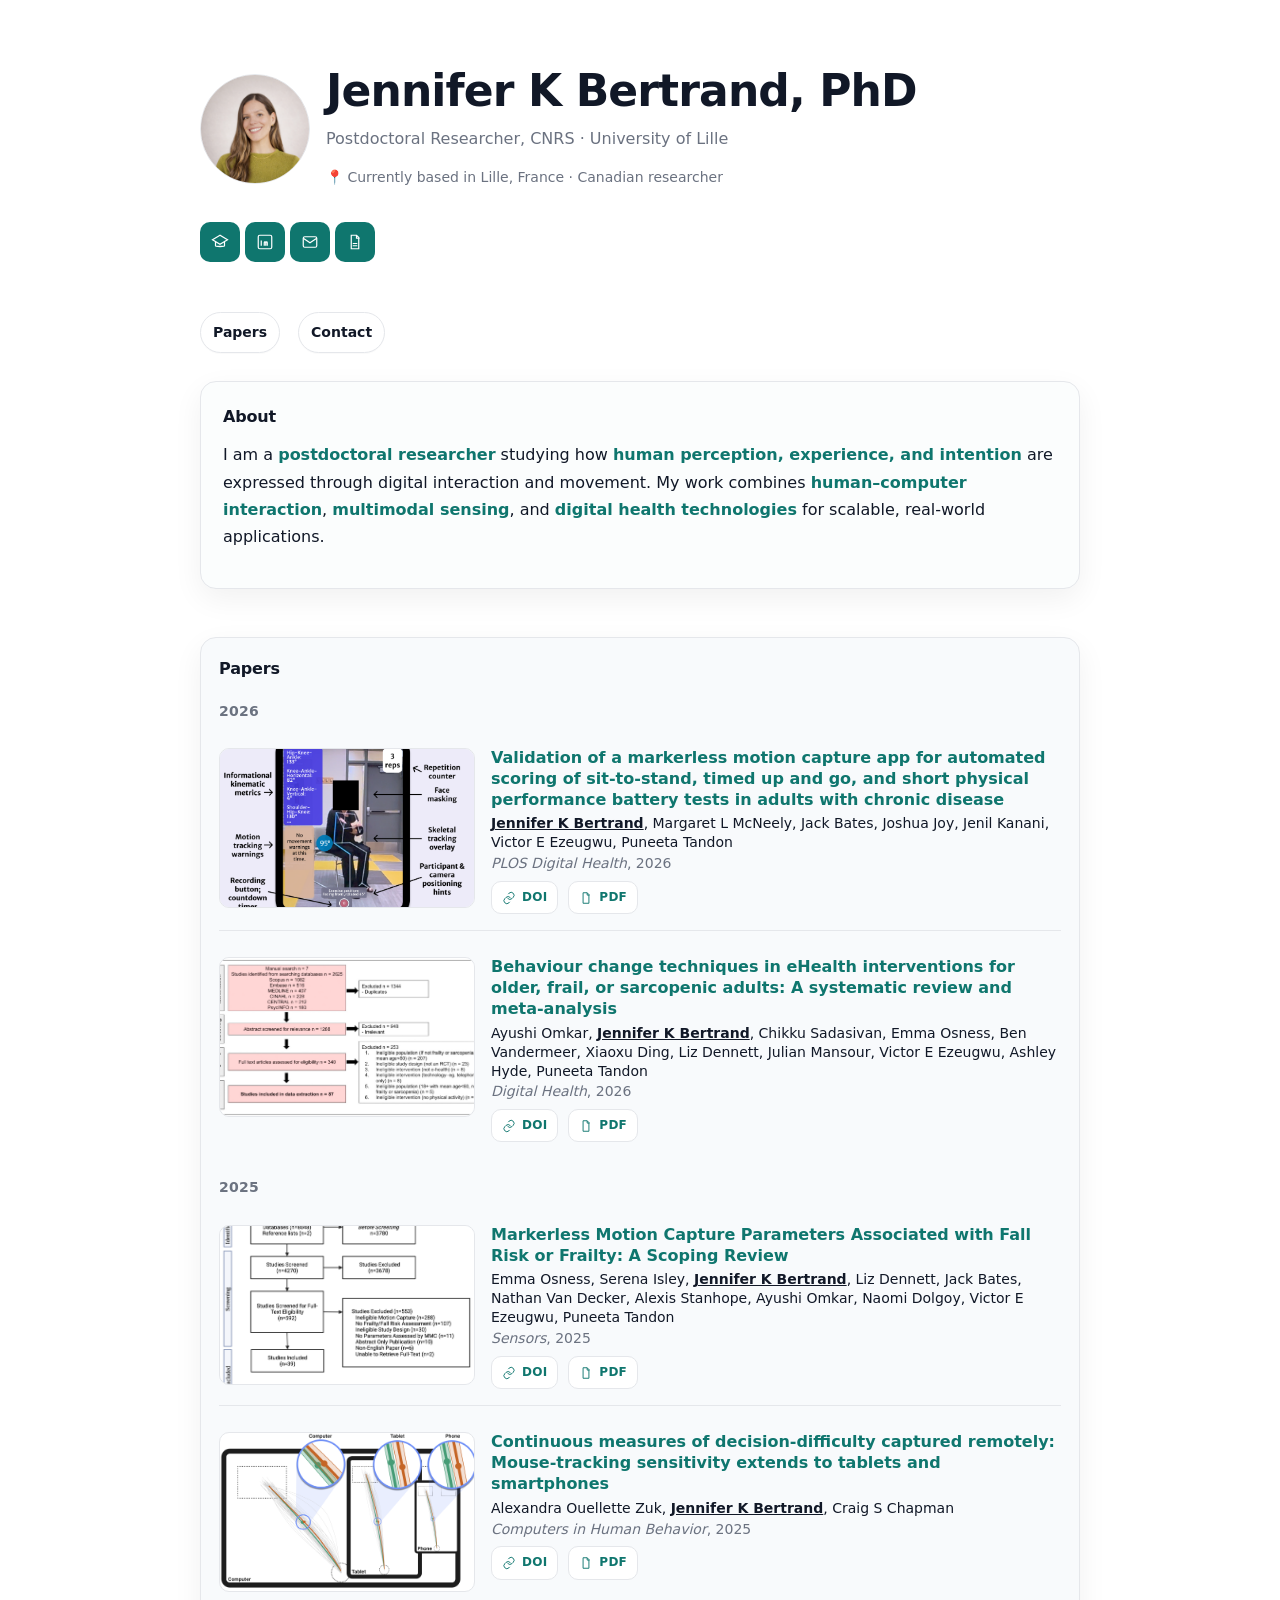
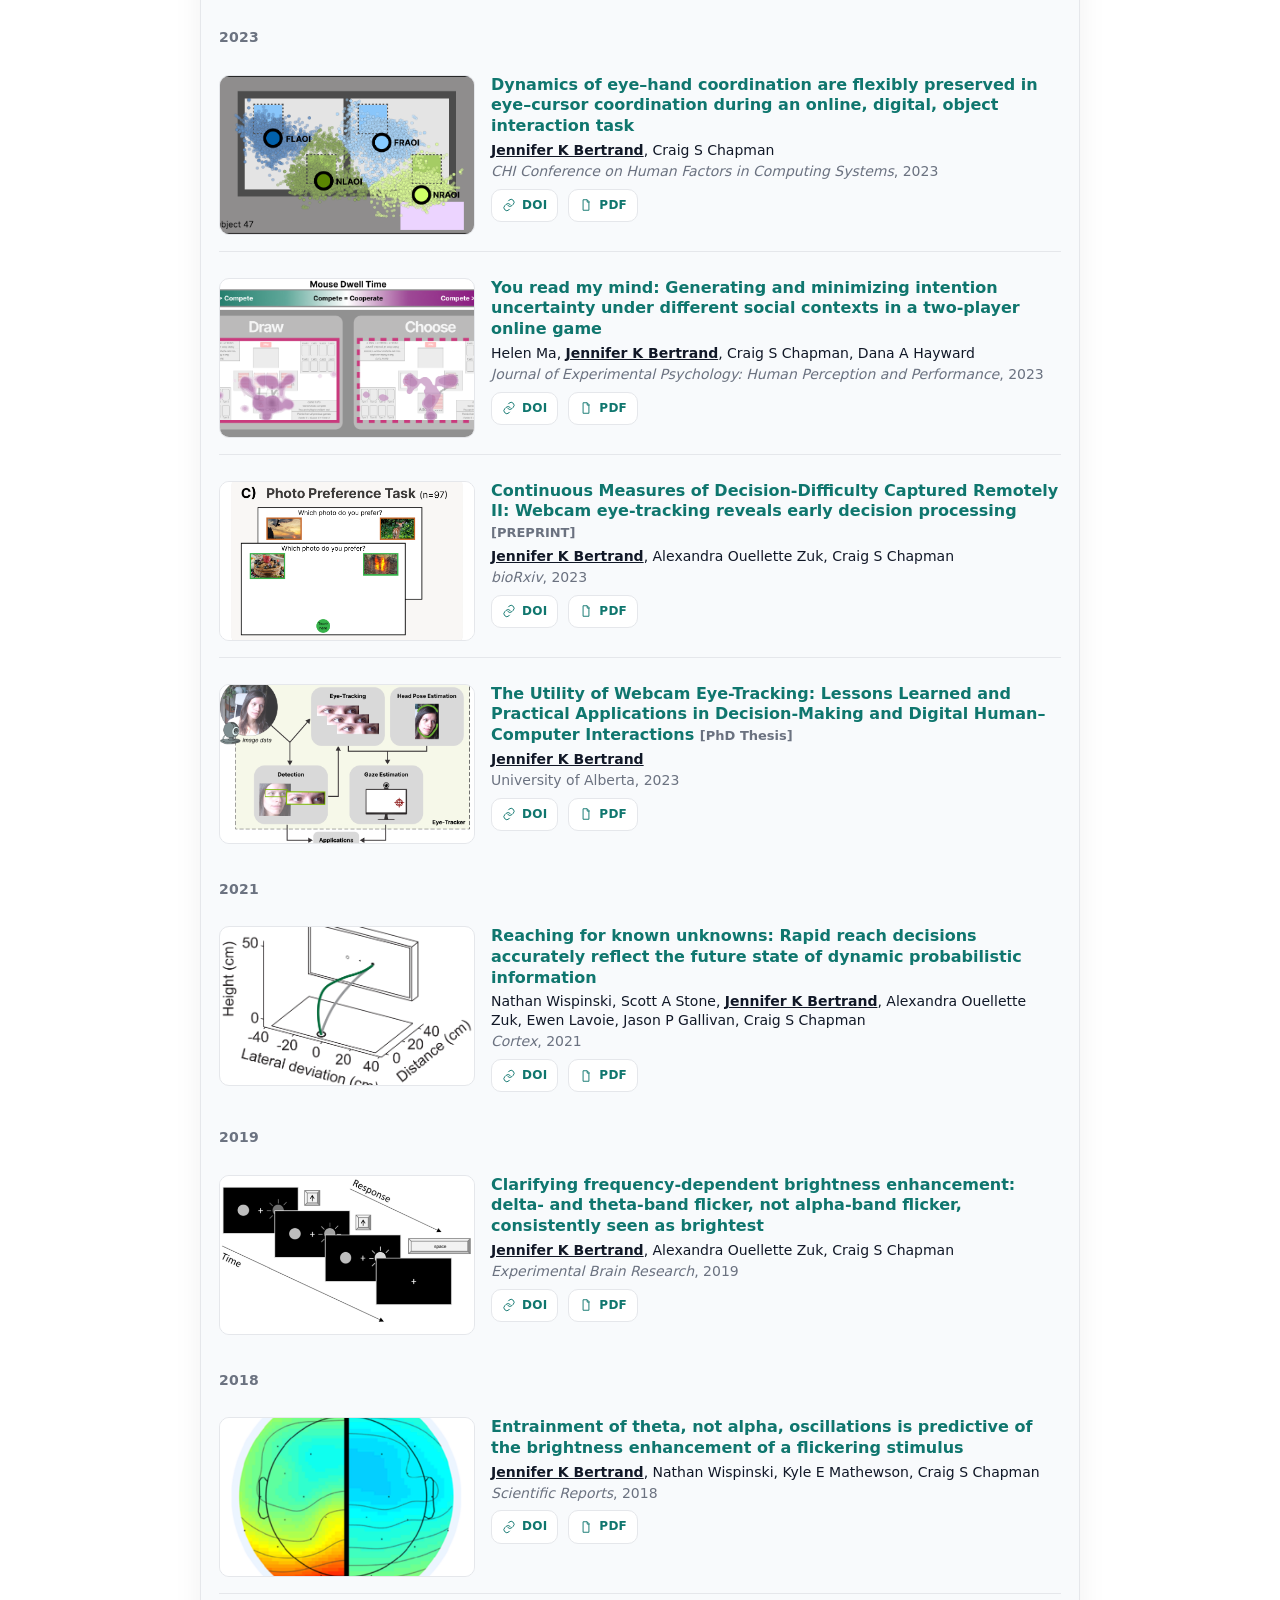
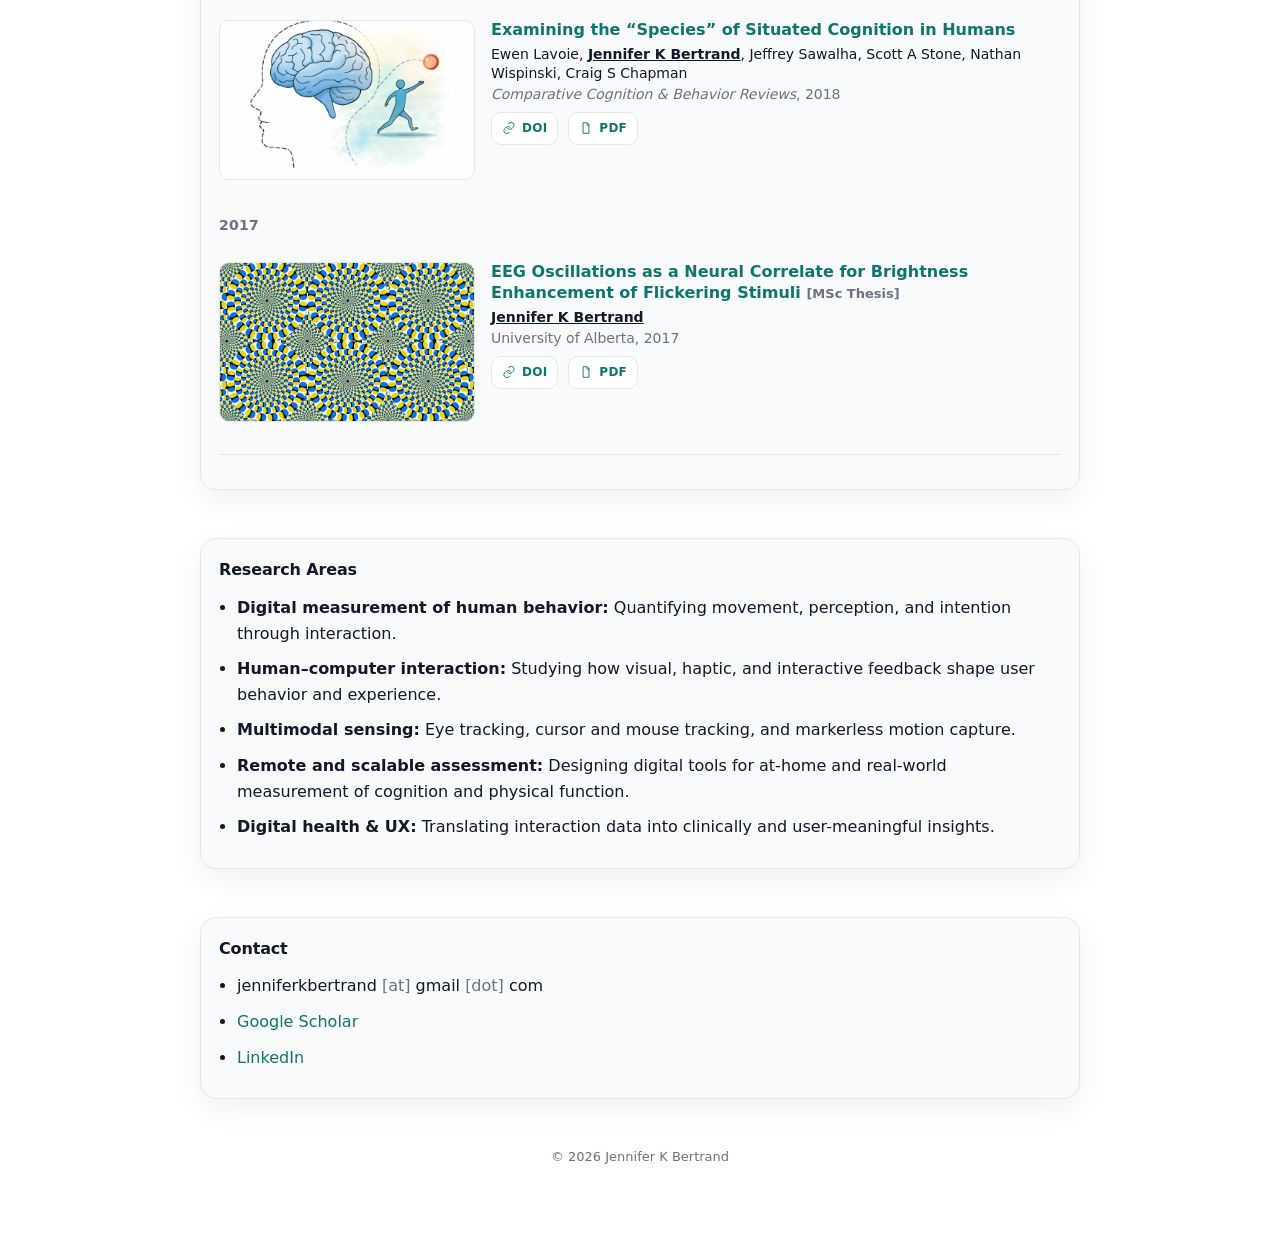
==== index.html @ a7eab5be "new paper addition" ====
<!doctype html>
<html lang="en">
<head>
  <meta charset="utf-8" />
  <meta name="viewport" content="width=device-width,initial-scale=1" />
  <meta name="description" content="Jennifer K Bertrand — research, papers, CV, contact." />
  <title>Jennifer K Bertrand</title>

  <style>
    :root {
      --bg: #ffffff;
      --text: #111827;
      --muted: #6b7280;
      --card: #f8fafc;
      --border: #e5e7eb;
      --link: #0f766e;
      --link-hover: #115e59;
      --shadow: 0 10px 30px rgba(0,0,0,.06);
      --radius: 16px;
      --max: 920px;
    }

    * { box-sizing: border-box; }
    html, body { height: 100%; }
    body {
      margin: 0;
      background: var(--bg);
      color: var(--text);
      font: 16px/1.6 system-ui, -apple-system, Segoe UI, Roboto, Helvetica, Arial, "Apple Color Emoji","Segoe UI Emoji";
    }

    a { color: var(--link); text-decoration: none; }
    a:hover { color: var(--link-hover); text-decoration: underline; }

    .wrap {
      max-width: var(--max);
      margin: 0 auto;
      padding: 56px 20px 72px;
    }

    header {
      display: grid;
      gap: 18px;
      margin-bottom: 28px;
    }

    .header-top {
    display: flex;
    gap: 20px;
    align-items: center;
    justify-content: space-between;
    flex-wrap: wrap;
    }

    .header-left {
    display: flex;
    gap: 16px;
    align-items: center;
    }

    .headshot {
    width: 110px;
    height: 110px;
    border-radius: 50%;
    object-fit: cover;
    border: 1px solid var(--border);
    }

    .header-icons a {
    display: inline-flex;
    align-items: center;
    justify-content: center;
    width: 40px;
    height: 40px;
    border-radius: 10px;
    background: var(--link);     /* blue background */
    color: #ffffff;              /* white icon */
    border: none;
    }

    .header-icons a:hover {
    background: var(--link-hover); /* darker blue on hover */
    text-decoration: none;
    }

    .header-icons svg {
    width: 18px;
    height: 18px;
    stroke: currentColor; /* ensures SVG uses the white color */
    }


    .location {
    font-size: 14px;
    color: var(--muted);
    }

    .name {
      font-size: clamp(30px, 3.6vw, 44px);
      font-weight: 750;
      letter-spacing: -0.02em;
      margin: 0;
    }

    .tagline {
      margin: 0;
      color: var(--muted);
      max-width: 70ch;
    }

    nav {
      display: flex;
      flex-wrap: wrap;
      gap: 18px;
      margin-top: 32px;
    }

    .pill {
      display: inline-flex;
      align-items: center;
      gap: 8px;
      padding: 8px 12px;
      border: 1px solid var(--border);
      border-radius: 999px;
      background: #fff;
      box-shadow: 0 1px 0 rgba(0,0,0,.02);
      color: var(--text);
      font-weight: 600;
      font-size: 14px;
    }



    .about-highlight {
    font-weight: 700;
    color: var(--link); /* same accent as paper titles */
    }

    #about {
    background: #fbfdfd;
    padding: 22px 22px;   /* slightly roomier than other cards */
    }

    #about .about-text {
    margin-top: 6px;      /* creates breathing room under "About" */
    line-height: 1.7;     /* softer paragraph rhythm */
    }



    section {
      background: var(--card);
      border: 1px solid var(--border);
      border-radius: var(--radius);
      padding: 18px 18px;
      box-shadow: var(--shadow);
      margin-bottom: 48px;
    }


    h2 {
      margin: 0 0 12px;
      font-size: 16px;
      letter-spacing: -0.01em;
      text-transform: none;
    }

    .muted { color: var(--muted); }

    ul { margin: 0; padding-left: 18px; }
    li { margin: 10px 0; }

    .paper-title { font-weight: 700; }
    .paper-meta { color: var(--muted); font-size: 14px; margin-top: 3px; }

    /* Publications styling */
    .pub-year {
    margin: 18px 0 10px;
    font-size: 14px;
    font-weight: 800;
    color: var(--muted);
    letter-spacing: 0.02em;
    text-transform: uppercase;
    }

    .pub-list {
    list-style: none;
    padding-left: 0;
    margin: 0;
    }

    .pub-item {
    display: flex;
    gap: 16px;
    padding: 16px 0;
    border-bottom: 1px solid var(--border);
    }


    .pub-thumb {
    flex: 0 0 auto;
    height: 160px;              /* adjust: 120–160px sweet spot */
    aspect-ratio: 16 / 10;      /* landscape bias */
    overflow: hidden;
    border-radius: 10px;
    border: 1px solid var(--border);
    background: #fff;
    display: flex;
    align-items: center;
    justify-content: center;
    }

    .pub-thumb img {
        width: 100%;
        height: 100%;
        object-fit: cover;
    }

    .pub-content {
        flex: 1;
        min-width: 0; /*prevents overflow issues */
    }

    .pub-item:last-child {
    border-bottom: none;
    }

    .pub-title {
    font-weight: 800;
    margin: 0 0 4px;
    color: var(--link);            /* title accent color */
    line-height: 1.3;
    }

    .pub-title a {
    color: inherit;
    }

    .pub-title-row {
    display: flex;
    align-items: baseline;
    gap: 10px;
    }

    .pub-title-link {
    color: var(--link);
    font-weight: 800;
    text-decoration: none;
    line-height: 1.3;
    }

    .pub-title-link:hover {
    text-decoration: underline;
    }

    .pub-title .muted {
    font-weight: 600;
    font-size: 13px;
    }

    .pub-icons {
    display: inline-flex;
    gap: 8px;
    flex: 0 0 auto;
    }

    .pub-icon {
    display: inline-flex;
    align-items: center;
    gap: 4px;
    padding: 4px 8px;
    border: 1px solid var(--border);
    border-radius: 8px;
    background: #fff;
    font-size: 12px;
    font-weight: 700;
    letter-spacing: 0.02em;
    color: var(--link);
    }

    .pub-icon:hover {
    text-decoration: none;
    background: #f0fdfa;
    }

    .pub-icon svg {
    width: 14px;
    height: 14px;
    }

    .pub-authors {
    margin: 0 0 2px;
    font-size: 14px;
    color: var(--text);
    line-height: 1.35;
    }

    .pub-venue {
    margin: 0;
    font-size: 14px;
    color: var(--muted);
    line-height: 1.35;
    }
    
    .pub-me {
    text-decoration: underline;
    font-weight: 600;
    }

    .pub-actions {
    margin-top: 8px;
    display: flex;
    gap: 10px;
    flex-wrap: wrap;
    }

    .pub-btn {
    display: inline-flex;
    align-items: center;
    gap: 6px;
    padding: 6px 10px;
    border: 1px solid var(--border);
    border-radius: 10px;
    background: #fff;
    font-size: 12px;
    font-weight: 800;
    letter-spacing: 0.02em;
    color: var(--link);
    }

    .pub-btn:hover {
    background: #f0fdfa;
    text-decoration: none;
    }

    .pub-btn svg {
    width: 14px;
    height: 14px;
    }


    .hr {
      height: 1px;
      background: var(--border);
      margin: 16px 0;
    }

    footer {
      margin-top: 22px;
      color: var(--muted);
      font-size: 13px;
      text-align: center;
    }

    /* optional: nicer focus outlines */
    a:focus, button:focus {
      outline: 3px solid rgba(15, 118, 110, .25);
      outline-offset: 2px;
      border-radius: 8px;
    }

    /* --- Mobile-friendly publications --- */
    @media (max-width: 700px) {
    .pub-item {
        flex-direction: column;   /* stack thumbnail above content */
        align-items: stretch;
        gap: 12px;
    }

    .pub-thumb {
        width: 100%;
        height: 190px;
        aspect-ratio: auto;
    }

    .pub-thumb img {
        width: 100%;
        height: 100%;            /* adjust if you want taller/shorter */
        object-fit: cover;        /* crops nicely instead of shrinking weirdly */
        display: block;
    }

    .pub-actions {
        justify-content: flex-start;
    }
    }

  </style>
</head>

<body>
  <div class="wrap">


    <header>
    <div class="header-top">
        <div class="header-left">
        <img src="JB_headshot_2026.png" alt="Jennifer K Bertrand" class="headshot" />

        <div>
            <h1 class="name">Jennifer K Bertrand, PhD</h1>
            <p class="tagline">
            Postdoctoral Researcher, CNRS · University of Lille
            </p>
            <p class="location">
            📍 Currently based in Lille, France · Canadian researcher
            </p>
        </div>
        </div>

        <div class="header-icons">
            <!-- Google Scholar -->
            <a href="https://scholar.google.ca/citations?user=ZDtAV8gAAAAJ" target="_blank" title="Google Scholar">
                <svg viewBox="0 0 24 24" fill="none">
                <path d="M12 3L2 9l10 6 10-6-10-6Z" stroke="currentColor" stroke-width="1.6"/>
                <path d="M6 12v5c0 1.5 12 1.5 12 0v-5" stroke="currentColor" stroke-width="1.6"/>
                </svg>
            </a>

            <!-- LinkedIn -->
            <a href="https://www.linkedin.com/in/jenniferkbertrand/" target="_blank" title="LinkedIn">
                <svg viewBox="0 0 24 24" fill="none">
                <rect x="3" y="3" width="18" height="18" rx="2" stroke="currentColor" stroke-width="1.6"/>
                <path d="M7 10v7M7 7h.01M11 17v-4c0-1.5 2-1.5 2 0v4M13 13c0-1.5 2-1.5 2 0v4" stroke="currentColor" stroke-width="1.6"/>
                </svg>
            </a>

            <!-- Email -->
            <a href="mailto:jenniferkbertrand@gmail.com" title="Email">
                <svg viewBox="0 0 24 24" fill="none">
                <rect x="3" y="5" width="18" height="14" rx="2" stroke="currentColor" stroke-width="1.6"/>
                <path d="M3 7l9 6 9-6" stroke="currentColor" stroke-width="1.6"/>
                </svg>
            </a>

            <!-- CV -->
            <a href="cv.pdf" target="_blank" title="CV (PDF)">
                <svg viewBox="0 0 24 24" fill="none">
                <path d="M7 3h7l3 3v15H7V3Z" stroke="currentColor" stroke-width="1.6"/>
                <path d="M14 3v4h4" stroke="currentColor" stroke-width="1.6"/>
                <path d="M9 14h6M9 17h6" stroke="currentColor" stroke-width="1.6"/>
                </svg>
            </a>
        </div>

    </div>

      <nav>
        <a class="pill" href="#papers">Papers</a>
        <!-- <a class="pill" href="#cv">CV</a> -->
        <a class="pill" href="#contact">Contact</a>
        <!-- Add later if you want: <a class="pill" href="#projects">Research areas</a> -->
      </nav>
    </header>

    <section id="about" aria-label="About">
    <h2>About</h2>

    <p class="about-text">
        I am a <span class="about-highlight">postdoctoral researcher</span> studying how
        <span class="about-highlight">human perception, experience, and intention</span>
        are expressed through digital interaction and movement. My work combines
        <span class="about-highlight">human–computer interaction</span>,
        <span class="about-highlight">multimodal sensing</span>, and
        <span class="about-highlight">digital health technologies</span>
        for scalable, real-world applications.
    </p>
    </section>


      <section id="papers" aria-label="Papers">
        
        <h2>Papers</h2>

        <div class="pub-year">2026</div>
        <ul class="pub-list">
        
        
            <li class="pub-item">
                <!-- Thumbnail -->
                <div class="pub-thumb">
                    <img src="img/MMC_websiteImg.png"
                        alt="Markerless motion capture app validation">
                </div>

                <!-- Paper content -->
                <div class="pub-content">

                    <p class="pub-title">
                    Validation of a markerless motion capture app for automated scoring of
                    sit-to-stand, timed up and go, and short physical performance battery tests
                    in adults with chronic disease
                    </p>

                    <p class="pub-authors">
                    <span class="pub-me">Jennifer K Bertrand</span>,
                    Margaret L McNeely,
                    Jack Bates,
                    Joshua Joy,
                    Jenil Kanani,
                    Victor E Ezeugwu,
                    Puneeta Tandon
                    </p>

                    <p class="pub-venue">
                    <em>PLOS Digital Health</em>, 2026
                    </p>

                <div class="pub-actions">
                
                <a class="pub-btn"
                    href="https://doi.org/10.1371/journal.pdig.0001172"
                    target="_blank" rel="noopener">
                    <!-- DOI icon -->
                    <svg viewBox="0 0 24 24" fill="none" aria-hidden="true">
                    <path d="M10 13a5 5 0 0 0 7.1 0l2.1-2.1a5 5 0 0 0-7.1-7.1L11 4.9"
                            stroke="currentColor" stroke-width="1.6" stroke-linecap="round"/>
                    <path d="M14 11a5 5 0 0 0-7.1 0L4.8 13.1a5 5 0 1 0 7.1 7.1L13 19.1"
                            stroke="currentColor" stroke-width="1.6" stroke-linecap="round"/>
                    </svg>
                    DOI
                </a>

                <a class="pub-btn"
                    href="pdfs/Bertrand et al. - 2026 - Validation of a markerless motion capture app for automated scoring of sit-to-stand, timed up and go.pdf"
                    target="_blank" rel="noopener">
                    <!-- PDF icon -->
                    <svg viewBox="0 0 24 24" fill="none" aria-hidden="true">
                    <path d="M7 3h7l3 3v15H7V3Z"
                            stroke="currentColor" stroke-width="1.6"/>
                    <path d="M14 3v4h4"
                            stroke="currentColor" stroke-width="1.6"/>
                    </svg>
                    PDF
                </a>
                </div>

                </div>
            </li>

            <li class="pub-item">
                <!-- Thumbnail -->
                <div class="pub-thumb">
                    <img src="img/BCTs_systematicReview.jpg"
                        alt="Behaviour change techniques in eHealth interventions for older, frail, or sarcopenic adults">
                </div>

                <!-- Paper content -->
                <div class="pub-content">

                    <p class="pub-title">
                    Behaviour change techniques in eHealth interventions for older, frail, or
                    sarcopenic adults: A systematic review and meta-analysis
                    </p>

                    <p class="pub-authors">
                    Ayushi Omkar,
                    <span class="pub-me">Jennifer K Bertrand</span>,
                    Chikku Sadasivan,
                    Emma Osness,
                    Ben Vandermeer,
                    Xiaoxu Ding,
                    Liz Dennett,
                    Julian Mansour,
                    Victor E Ezeugwu,
                    Ashley Hyde,
                    Puneeta Tandon
                    </p>

                    <p class="pub-venue">
                    <em>Digital Health</em>, 2026
                    </p>

                <div class="pub-actions">

                <a class="pub-btn"
                    href="https://doi.org/10.1177/20552076261473804"
                    target="_blank" rel="noopener">
                    <!-- DOI icon -->
                    <svg viewBox="0 0 24 24" fill="none" aria-hidden="true">
                    <path d="M10 13a5 5 0 0 0 7.1 0l2.1-2.1a5 5 0 0 0-7.1-7.1L11 4.9"
                            stroke="currentColor" stroke-width="1.6" stroke-linecap="round"/>
                    <path d="M14 11a5 5 0 0 0-7.1 0L4.8 13.1a5 5 0 1 0 7.1 7.1L13 19.1"
                            stroke="currentColor" stroke-width="1.6" stroke-linecap="round"/>
                    </svg>
                    DOI
                </a>

                <a class="pub-btn"
                    href="pdfs/omkar-et-al-2026-behaviour-change-techniques-in-ehealth-interventions-for-older-frail-or-sarcopenic-adults-a-systematic.pdf"
                    target="_blank" rel="noopener">
                    <!-- PDF icon -->
                    <svg viewBox="0 0 24 24" fill="none" aria-hidden="true">
                    <path d="M7 3h7l3 3v15H7V3Z"
                            stroke="currentColor" stroke-width="1.6"/>
                    <path d="M14 3v4h4"
                            stroke="currentColor" stroke-width="1.6"/>
                    </svg>
                    PDF
                </a>
                </div>

                </div>
            </li>
        </ul>

        <div class="pub-year">2025</div>
        <ul class="pub-list">
        <li class="pub-item">
            <!-- Thumbnail -->
            <div class="pub-thumb">
                <img src="img/MMC_scoping_img.png"
                    alt="Thumbnail for scoping review: Markerless Motion Capture and Frailty">
            </div>

            <!-- Paper content -->
            <div class="pub-content">

                <p class="pub-title">
                Markerless Motion Capture Parameters Associated with Fall Risk or Frailty:
                A Scoping Review
                </p>

                <p class="pub-authors">
                Emma Osness,
                Serena Isley,
                <span class="pub-me">Jennifer K Bertrand</span>,
                Liz Dennett,
                Jack Bates,
                Nathan Van Decker,
                Alexis Stanhope,
                Ayushi Omkar,
                Naomi Dolgoy,
                Victor E Ezeugwu,
                Puneeta Tandon
                </p>

                <p class="pub-venue">
                <em>Sensors</em>, 2025
                </p>

                <div class="pub-actions">
                <a class="pub-btn"
                    href="https://doi.org/10.3390/s25185741"
                    target="_blank" rel="noopener">
                    <!-- DOI icon -->
                    <svg viewBox="0 0 24 24" fill="none" aria-hidden="true">
                    <path d="M10 13a5 5 0 0 0 7.1 0l2.1-2.1a5 5 0 0 0-7.1-7.1L11 4.9"
                            stroke="currentColor" stroke-width="1.6" stroke-linecap="round"/>
                    <path d="M14 11a5 5 0 0 0-7.1 0L4.8 13.1a5 5 0 1 0 7.1 7.1L13 19.1"
                            stroke="currentColor" stroke-width="1.6" stroke-linecap="round"/>
                    </svg>
                    DOI
                </a>

                <a class="pub-btn"
                    href="pdfs/Osness et al. - 2025 - Markerless Motion Capture Parameters Associated with Fall Risk or Frailty A Scoping Review.pdf"
                    target="_blank" rel="noopener">
                    <!-- PDF icon -->
                    <svg viewBox="0 0 24 24" fill="none" aria-hidden="true">
                    <path d="M7 3h7l3 3v15H7V3Z"
                            stroke="currentColor" stroke-width="1.6"/>
                    <path d="M14 3v4h4"
                            stroke="currentColor" stroke-width="1.6"/>
                    </svg>
                    PDF
                </a>
                </div>

            </div>
        </li>

        <li class="pub-item">
            <!-- Thumbnail -->
            <div class="pub-thumb">
                <img
                src="img/Fig_SCResults_CurrentFinalJB_Inset.png"
                alt="Thumbnail for: Continuous measures of decision-difficulty captured remotely"
                >
            </div>

            <!-- Paper content -->
            <div class="pub-content">
                <p class="pub-title">
                Continuous measures of decision-difficulty captured remotely:
                Mouse-tracking sensitivity extends to tablets and smartphones
                </p>

                <p class="pub-authors">
                Alexandra Ouellette Zuk, <span class="pub-me">Jennifer K Bertrand</span>, Craig S Chapman
                </p>

                <p class="pub-venue">
                <em>Computers in Human Behavior</em>, 2025
                </p>

                <div class="pub-actions">
                <a class="pub-btn"
                    href="https://doi.org/10.1016/j.chb.2024.108450"
                    target="_blank" rel="noopener">
                    <!-- link icon -->
                    <svg viewBox="0 0 24 24" fill="none" aria-hidden="true">
                    <path d="M10 13a5 5 0 0 0 7.1 0l2.1-2.1a5 5 0 0 0-7.1-7.1L11 4.9"
                            stroke="currentColor" stroke-width="1.6" stroke-linecap="round"/>
                    <path d="M14 11a5 5 0 0 0-7.1 0L4.8 13.1a5 5 0 1 0 7.1 7.1L13 19.1"
                            stroke="currentColor" stroke-width="1.6" stroke-linecap="round"/>
                    </svg>
                    DOI
                </a>

                <a class="pub-btn"
                    href="pdfs/Ouellette Zuk et al. - 2025 - Continuous measures of decision-difficulty captured remotely Mouse-tracking sensitivity extends to.pdf"
                    target="_blank" rel="noopener">
                    <!-- pdf icon -->
                    <svg viewBox="0 0 24 24" fill="none" aria-hidden="true">
                    <path d="M7 3h7l3 3v15H7V3Z"
                            stroke="currentColor" stroke-width="1.6"/>
                    <path d="M14 3v4h4"
                            stroke="currentColor" stroke-width="1.6"/>
                    </svg>
                    PDF
                </a>
                </div>
            </div>
        </li>

        </ul>

        <div class="pub-year">2023</div>
        <ul class="pub-list">

        <li class="pub-item">
            <div class="pub-thumb">
                <img src="img/singleSub_eyetracking.png" alt="Figure from CHI 2023 eye–hand coordination paper">
            </div>

            <div class="pub-content">
                <p class="pub-title">
                Dynamics of eye–hand coordination are flexibly preserved in eye–cursor coordination during an online, digital, object interaction task
                </p>

                <p class="pub-authors">
                <span class="pub-me">Jennifer K Bertrand</span>, Craig S Chapman
                </p>

                <p class="pub-venue">
                <em>CHI Conference on Human Factors in Computing Systems</em>, 2023
                </p>

                <div class="pub-actions">
                <a class="pub-btn"
                    href="https://dl.acm.org/doi/full/10.1145/3544548.3580866"
                    target="_blank" rel="noopener">
                    <!-- link icon -->
                    <svg viewBox="0 0 24 24" fill="none" aria-hidden="true">
                    <path d="M10 13a5 5 0 0 0 7.1 0l2.1-2.1a5 5 0 0 0-7.1-7.1L11 4.9"
                            stroke="currentColor" stroke-width="1.6" stroke-linecap="round"/>
                    <path d="M14 11a5 5 0 0 0-7.1 0L4.8 13.1a5 5 0 1 0 7.1 7.1L13 19.1"
                            stroke="currentColor" stroke-width="1.6" stroke-linecap="round"/>
                    </svg>
                    DOI
                </a>

                <a class="pub-btn"
                    href="pdfs/Bertrand and Chapman - 2023 - Dynamics of eye-hand coordination are flexibly pre.pdf"
                    target="_blank" rel="noopener">
                    <!-- pdf icon -->
                    <svg viewBox="0 0 24 24" fill="none" aria-hidden="true">
                    <path d="M7 3h7l3 3v15H7V3Z"
                            stroke="currentColor" stroke-width="1.6"/>
                    <path d="M14 3v4h4"
                            stroke="currentColor" stroke-width="1.6"/>
                    </svg>
                    PDF
                </a>
                </div>

            </div>
        </li>

        <li class="pub-item">
            <!-- Thumbnail -->
            <div class="pub-thumb">
                <img src="img/SampleMouseTraj_DyadNoBG.png" alt="Thumbnail for: You read my mind (2023)">
            </div>

            <!-- Paper content -->
            <div class="pub-content">

                <p class="pub-title">
                You read my mind: Generating and minimizing intention uncertainty under different social contexts in a two-player online game
                </p>

                <p class="pub-authors">
                Helen Ma, <span class="pub-me">Jennifer K Bertrand</span>, Craig S Chapman, Dana A Hayward
                </p>

                <p class="pub-venue">
                <em>Journal of Experimental Psychology: Human Perception and Performance</em>, 2023
                </p>

                <div class="pub-actions">
                <a class="pub-btn" href="https://doi.org/10.1037/xhp0001150" target="_blank" rel="noopener">
                    <!-- link icon -->
                    <svg viewBox="0 0 24 24" fill="none" aria-hidden="true">
                    <path d="M10 13a5 5 0 0 0 7.1 0l2.1-2.1a5 5 0 0 0-7.1-7.1L11 4.9"
                            stroke="currentColor" stroke-width="1.6" stroke-linecap="round"/>
                    <path d="M14 11a5 5 0 0 0-7.1 0L4.8 13.1a5 5 0 1 0 7.1 7.1L13 19.1"
                            stroke="currentColor" stroke-width="1.6" stroke-linecap="round"/>
                    </svg>
                    DOI
                </a>

                <a class="pub-btn" href="pdfs/Ma et al. - 2023 - You read my mind Generating and minimizing intention uncertainty under different social contexts in.pdf" target="_blank" rel="noopener">
                    <!-- pdf icon -->
                    <svg viewBox="0 0 24 24" fill="none" aria-hidden="true">
                    <path d="M7 3h7l3 3v15H7V3Z" stroke="currentColor" stroke-width="1.6"/>
                    <path d="M14 3v4h4" stroke="currentColor" stroke-width="1.6"/>
                    </svg>
                    PDF
                </a>
                </div>

            </div>
        </li>

        <li class="pub-item">

            <!-- Thumbnail -->
            <div class="pub-thumb">
                <img src="img/bioRxiv_fig.png" alt="Thumbnail for preprint: Continuous Measures of Decision-Difficulty Captured Remotely II">
            </div>

            <!-- Paper content -->
            <div class="pub-content">

                <p class="pub-title">
                Continuous Measures of Decision-Difficulty Captured Remotely II:
                Webcam eye-tracking reveals early decision processing
                <span class="muted">[PREPRINT]</span>
                </p>

                <p class="pub-authors">
                <span class="pub-me">Jennifer K Bertrand</span>,
                Alexandra Ouellette Zuk,
                Craig S Chapman
                </p>

                <p class="pub-venue">
                <em>bioRxiv</em>, 2023
                </p>

                <div class="pub-actions">
                <a class="pub-btn"
                    href="https://doi.org/10.1101/2023.06.06.543799"
                    target="_blank" rel="noopener">
                    <!-- DOI icon -->
                    <svg viewBox="0 0 24 24" fill="none" aria-hidden="true">
                    <path d="M10 13a5 5 0 0 0 7.1 0l2.1-2.1a5 5 0 0 0-7.1-7.1L11 4.9"
                            stroke="currentColor" stroke-width="1.6" stroke-linecap="round"/>
                    <path d="M14 11a5 5 0 0 0-7.1 0L4.8 13.1a5 5 0 1 0 7.1 7.1L13 19.1"
                            stroke="currentColor" stroke-width="1.6" stroke-linecap="round"/>
                    </svg>
                    DOI
                </a>

                <a class="pub-btn"
                    href="pdfs/2023.06.06.543799v1.full.pdf"
                    target="_blank" rel="noopener">
                    <!-- PDF icon -->
                    <svg viewBox="0 0 24 24" fill="none" aria-hidden="true">
                    <path d="M7 3h7l3 3v15H7V3Z"
                            stroke="currentColor" stroke-width="1.6"/>
                    <path d="M14 3v4h4"
                            stroke="currentColor" stroke-width="1.6"/>
                    </svg>
                    PDF
                </a>
                </div>

            </div>
        </li>


        <li class="pub-item">
            <!-- Thumbnail -->
            <div class="pub-thumb">
                <img src="img/ET_ThesisPhDFig.png"
                    alt="PhD thesis: Utility of Webcam Eye-Tracking">
            </div>

            <!-- Paper content -->
            <div class="pub-content">

                <p class="pub-title">
                The Utility of Webcam Eye-Tracking: Lessons Learned and Practical Applications
                in Decision-Making and Digital Human–Computer Interactions
                <span class="muted">[PhD Thesis]</span>
                </p>

                <p class="pub-authors">
                <span class="pub-me">Jennifer K Bertrand</span>
                </p>

                <p class="pub-venue">
                University of Alberta, 2023
                </p>

                <div class="pub-actions">
                <a class="pub-btn"
                    href="https://doi.org/10.7939/r3-83ge-t169"
                    target="_blank" rel="noopener">
                    <!-- DOI icon -->
                    <svg viewBox="0 0 24 24" fill="none" aria-hidden="true">
                    <path d="M10 13a5 5 0 0 0 7.1 0l2.1-2.1a5 5 0 0 0-7.1-7.1L11 4.9"
                            stroke="currentColor" stroke-width="1.6" stroke-linecap="round"/>
                    <path d="M14 11a5 5 0 0 0-7.1 0L4.8 13.1a5 5 0 1 0 7.1 7.1L13 19.1"
                            stroke="currentColor" stroke-width="1.6" stroke-linecap="round"/>
                    </svg>
                    DOI
                </a>

                <a class="pub-btn"
                    href="pdfs/Bertrand_Jennifer_K_202309_PhD.pdf"
                    target="_blank" rel="noopener">
                    <!-- PDF icon -->
                    <svg viewBox="0 0 24 24" fill="none" aria-hidden="true">
                    <path d="M7 3h7l3 3v15H7V3Z"
                            stroke="currentColor" stroke-width="1.6"/>
                    <path d="M14 3v4h4"
                            stroke="currentColor" stroke-width="1.6"/>
                    </svg>
                    PDF
                </a>
                </div>

            </div>
        </li>

        </ul>

        <div class="pub-year">2021</div>
        <ul class="pub-list">
        
        <li class="pub-item">
            <!-- Thumbnail -->
            <div class="pub-thumb">
                <img
                src="img/CortexFigures_Fig2_JBModBig.png"
                alt="Thumbnail for: Reaching for known unknowns (Cortex, 2021)"
                >
            </div>

            <!-- Paper content -->
            <div class="pub-content">

                <p class="pub-title">
                Reaching for known unknowns: Rapid reach decisions accurately reflect
                the future state of dynamic probabilistic information
                </p>

                <p class="pub-authors">
                Nathan Wispinski, Scott A Stone,
                <span class="pub-me">Jennifer K Bertrand</span>,
                Alexandra Ouellette Zuk, Ewen Lavoie,
                Jason P Gallivan, Craig S Chapman
                </p>

                <p class="pub-venue">
                <em>Cortex</em>, 2021
                </p>

                <!-- Actions -->
                <div class="pub-actions">
                <a
                    class="pub-btn"
                    href="https://doi.org/10.1016/j.cortex.2021.02.010"
                    target="_blank"
                    rel="noopener"
                >
                    <!-- DOI icon -->
                    <svg viewBox="0 0 24 24" fill="none" aria-hidden="true">
                    <path
                        d="M10 13a5 5 0 0 0 7.1 0l2.1-2.1a5 5 0 0 0-7.1-7.1L11 4.9"
                        stroke="currentColor"
                        stroke-width="1.6"
                        stroke-linecap="round"
                    />
                    <path
                        d="M14 11a5 5 0 0 0-7.1 0L4.8 13.1a5 5 0 1 0 7.1 7.1L13 19.1"
                        stroke="currentColor"
                        stroke-width="1.6"
                        stroke-linecap="round"
                    />
                    </svg>
                    DOI
                </a>

                <a
                    class="pub-btn"
                    href="pdfs/Wispinski et al. - 2021 - Reaching for known unknowns Rapid reach decisions.pdf"
                    target="_blank"
                    rel="noopener"
                >
                    <!-- PDF icon -->
                    <svg viewBox="0 0 24 24" fill="none" aria-hidden="true">
                    <path
                        d="M7 3h7l3 3v15H7V3Z"
                        stroke="currentColor"
                        stroke-width="1.6"
                    />
                    <path
                        d="M14 3v4h4"
                        stroke="currentColor"
                        stroke-width="1.6"
                    />
                    </svg>
                    PDF
                </a>
                </div>

            </div>
            </li>
        </ul>

        <div class="pub-year">2019</div>
        <ul class="pub-list">
        
        <li class="pub-item">

            <!-- Thumbnail -->
            <div class="pub-thumb">
                <img src="img/EBR_Paradigm.png"
                    alt="Thumbnail for: Clarifying frequency-dependent brightness enhancement">
            </div>

            <!-- Paper content -->
            <div class="pub-content">

                <p class="pub-title">
                Clarifying frequency-dependent brightness enhancement: delta- and theta-band flicker,
                not alpha-band flicker, consistently seen as brightest
                </p>

                <p class="pub-authors">
                <span class="pub-me">Jennifer K Bertrand</span>, Alexandra Ouellette Zuk, Craig S Chapman
                </p>

                <p class="pub-venue">
                <em>Experimental Brain Research</em>, 2019
                </p>

                <div class="pub-actions">
                <a class="pub-btn"
                    href="https://doi.org/10.1007/s00221-019-05568-1"
                    target="_blank" rel="noopener">
                    <!-- DOI icon -->
                    <svg viewBox="0 0 24 24" fill="none" aria-hidden="true">
                    <path d="M10 13a5 5 0 0 0 7.1 0l2.1-2.1a5 5 0 0 0-7.1-7.1L11 4.9"
                            stroke="currentColor" stroke-width="1.6" stroke-linecap="round"/>
                    <path d="M14 11a5 5 0 0 0-7.1 0L4.8 13.1a5 5 0 1 0 7.1 7.1L13 19.1"
                            stroke="currentColor" stroke-width="1.6" stroke-linecap="round"/>
                    </svg>
                    DOI
                </a>

                <a class="pub-btn"
                    href="pdfs/Bertrand et al. - 2019 - Clarifying frequency-dependent brightness enhancem.pdf"
                    target="_blank" rel="noopener">
                    <!-- PDF icon -->
                    <svg viewBox="0 0 24 24" fill="none" aria-hidden="true">
                    <path d="M7 3h7l3 3v15H7V3Z"
                            stroke="currentColor" stroke-width="1.6"/>
                    <path d="M14 3v4h4"
                            stroke="currentColor" stroke-width="1.6"/>
                    </svg>
                    PDF
                </a>
                </div>

            </div>
        </li>
        </ul>

        <div class="pub-year">2018</div>
        <ul class="pub-list">
        
            <li class="pub-item">
                <!-- Thumbnail -->
                <div class="pub-thumb">
                    <img src="img/SciRepsITC.png" alt="Thumbnail for: Entrainment of theta, not alpha, oscillations">
                </div>

                <!-- Paper content -->
                <div class="pub-content">

                    <p class="pub-title">
                    Entrainment of theta, not alpha, oscillations is predictive of the brightness enhancement of a flickering stimulus
                    </p>

                    <p class="pub-authors">
                    <span class="pub-me">Jennifer K Bertrand</span>, Nathan Wispinski, Kyle E Mathewson, Craig S Chapman
                    </p>

                    <p class="pub-venue">
                    <em>Scientific Reports</em>, 2018
                    </p>

                    <div class="pub-actions">
                    <a class="pub-btn"
                        href="https://doi.org/10.1038/s41598-018-24215-3"
                        target="_blank" rel="noopener">
                        <!-- DOI icon -->
                        <svg viewBox="0 0 24 24" fill="none" aria-hidden="true">
                        <path d="M10 13a5 5 0 0 0 7.1 0l2.1-2.1a5 5 0 0 0-7.1-7.1L11 4.9"
                                stroke="currentColor" stroke-width="1.6" stroke-linecap="round"/>
                        <path d="M14 11a5 5 0 0 0-7.1 0L4.8 13.1a5 5 0 1 0 7.1 7.1L13 19.1"
                                stroke="currentColor" stroke-width="1.6" stroke-linecap="round"/>
                        </svg>
                        DOI
                    </a>

                    <a class="pub-btn"
                        href="pdfs/Bertrand et al. - 2018 - Entrainment of theta, not alpha, oscillations is p.pdf"
                        target="_blank" rel="noopener">
                        <!-- PDF icon -->
                        <svg viewBox="0 0 24 24" fill="none" aria-hidden="true">
                        <path d="M7 3h7l3 3v15H7V3Z"
                                stroke="currentColor" stroke-width="1.6"/>
                        <path d="M14 3v4h4"
                                stroke="currentColor" stroke-width="1.6"/>
                        </svg>
                        PDF
                    </a>
                    </div>

                </div>
            </li>


        <li class="pub-item">
            <!-- Thumbnail -->
            <div class="pub-thumb">
                <img
                    src="img/CCBR_img.png"
                    alt="Thumbnail for: Examining the Species of Situated Cognition in Humans"
                >
            </div>

            <!-- Paper content -->
            <div class="pub-content">

                <p class="pub-title">
                    Examining the “Species” of Situated Cognition in Humans
                </p>

                <p class="pub-authors">
                    Ewen Lavoie,
                    <span class="pub-me">Jennifer K Bertrand</span>,
                    Jeffrey Sawalha,
                    Scott A Stone,
                    Nathan Wispinski,
                    Craig S Chapman
                </p>

                <p class="pub-venue">
                    <em>Comparative Cognition &amp; Behavior Reviews</em>, 2018
                </p>

                <div class="pub-actions">
                    <a
                        class="pub-btn"
                        href="https://doi.org/10.3819/CCBR.2018.130004"
                        target="_blank"
                        rel="noopener"
                    >
                        <!-- link icon -->
                        <svg viewBox="0 0 24 24" fill="none" aria-hidden="true">
                            <path d="M10 13a5 5 0 0 0 7.1 0l2.1-2.1a5 5 0 0 0-7.1-7.1L11 4.9"
                                stroke="currentColor" stroke-width="1.6" stroke-linecap="round"/>
                            <path d="M14 11a5 5 0 0 0-7.1 0L4.8 13.1a5 5 0 1 0 7.1 7.1L13 19.1"
                                stroke="currentColor" stroke-width="1.6" stroke-linecap="round"/>
                        </svg>
                        DOI
                    </a>

                    <a
                        class="pub-btn"
                        href="pdfs/CCBR-vol13-2018-pp031-034-Lavoie-Betrand-et-al.pdf"
                        target="_blank"
                        rel="noopener"
                    >
                        <!-- pdf icon -->
                        <svg viewBox="0 0 24 24" fill="none" aria-hidden="true">
                            <path d="M7 3h7l3 3v15H7V3Z"
                                stroke="currentColor" stroke-width="1.6"/>
                            <path d="M14 3v4h4"
                                stroke="currentColor" stroke-width="1.6"/>
                        </svg>
                        PDF
                    </a>
                </div>

            </div>
        </li>

        </ul>

        <div class="pub-year">2017</div>
        <ul class="pub-list">
        
        <li class="pub-item">

            <!-- Thumbnail -->
            <div class="pub-thumb">
                <img src="img/MScThesisImg.png"
                    alt="MSc thesis: EEG oscillations and brightness enhancement">
            </div>

            <!-- Paper content -->
            <div class="pub-content">

                <p class="pub-title">
                EEG Oscillations as a Neural Correlate for Brightness Enhancement
                of Flickering Stimuli
                <span class="muted">[MSc Thesis]</span>
                </p>

                <p class="pub-authors">
                <span class="pub-me">Jennifer K Bertrand</span>
                </p>

                <p class="pub-venue">
                University of Alberta, 2017
                </p>

                <div class="pub-actions">
                <a class="pub-btn"
                    href="https://doi.org/10.7939/R3WS8J11F"
                    target="_blank" rel="noopener">
                    <!-- DOI icon -->
                    <svg viewBox="0 0 24 24" fill="none" aria-hidden="true">
                    <path d="M10 13a5 5 0 0 0 7.1 0l2.1-2.1a5 5 0 0 0-7.1-7.1L11 4.9"
                            stroke="currentColor" stroke-width="1.6" stroke-linecap="round"/>
                    <path d="M14 11a5 5 0 0 0-7.1 0L4.8 13.1a5 5 0 1 0 7.1 7.1L13 19.1"
                            stroke="currentColor" stroke-width="1.6" stroke-linecap="round"/>
                    </svg>
                    DOI
                </a>

                <a class="pub-btn"
                    href="pdfs/Bertrand_Jennifer_K_201708_MSc.pdf"
                    target="_blank" rel="noopener">
                    <!-- PDF icon -->
                    <svg viewBox="0 0 24 24" fill="none" aria-hidden="true">
                    <path d="M7 3h7l3 3v15H7V3Z"
                            stroke="currentColor" stroke-width="1.6"/>
                    <path d="M14 3v4h4"
                            stroke="currentColor" stroke-width="1.6"/>
                    </svg>
                    PDF
                </a>
                </div>

            </div>
            </li>
        
    </ul>

        <div class="hr"></div>

      </section>

    

    <!-- Right column -->

    <section id="research" aria-label="Research Areas">
        <h2>Research Areas</h2>
        <ul>
        <!-- <li>Digital measurement of human movement, perception, and experience</li>
        <li>Human–computer interaction and multimodal interaction techniques</li>
        <li>Eye tracking, cursor/mouse tracking, and markerless motion capture</li>
        <li>Remote and scalable assessment of cognition and physical function</li>
        <li>User experience and interaction design for health and digital systems</li> -->
        <li><strong>Digital measurement of human behavior:</strong> Quantifying movement, perception, and intention through interaction.</li> 
        <li><strong>Human–computer interaction:</strong> Studying how visual, haptic, and interactive feedback shape user behavior and experience.</li>
        <li><strong>Multimodal sensing:</strong> Eye tracking, cursor and mouse tracking, and markerless motion capture.</li>
        <li><strong>Remote and scalable assessment:</strong> Designing digital tools for at-home and real-world measurement of cognition and physical function.</li>
        <li><strong>Digital health & UX:</strong> Translating interaction data into clinically and user-meaningful insights.</li>
        </ul>
    </section>

    <!--
    <section id="cv" aria-label="CV">
        <h2>CV</h2>
        <p style="margin: 0 0 10px;">
        <a href="cv.pdf" target="_blank" rel="noopener">Download CV (PDF)</a>
        </p>
        <p class="muted" style="margin:0;">
        Put a file named <code>cv.pdf</code> in the same folder as this page.
        </p>

        <div class="hr"></div>
    </section>
    -->
    <section id="contact" aria-label="Contact">
        <h2>Contact</h2>
        <ul>
            <li>jenniferkbertrand <span class="muted">[at]</span> gmail <span class="muted">[dot]</span> com</li>
            <li><a href="https://scholar.google.ca/citations?user=ZDtAV8gAAAAJ" target="_blank" rel="noopener">Google Scholar</a></li>
            <li><a href="https://www.linkedin.com/in/jenniferkbertrand/" target="_blank" rel="noopener">LinkedIn</a></li>
        </ul>
    </section>

  


    <footer>
      © <span id="y"></span> Jennifer K Bertrand
    </footer>
  </div>

  <script>
    document.getElementById("y").textContent = new Date().getFullYear();
  </script>

    <script>
        (function () {
        function slugify(s) {
            return (s || "")
            .toLowerCase()
            .replace(/\s+/g, "-")
            .replace(/[^a-z0-9\-._]/g, "-")
            .replace(/-+/g, "-")
            .replace(/^-|-$/g, "")
            .slice(0, 160);
        }

        function getPaperTitle(a) {
            const item = a.closest(".pub-item");
            if (!item) return "";
            const t = item.querySelector(".pub-title");
            return t ? t.textContent.replace(/\s+/g, " ").trim() : "";
        }

        // Add GoatCounter click-event attributes to links.
        // GoatCounter will automatically bind click tracking for elements with data-goatcounter-click.
        // (Doc: https://www.goatcounter.com/help/events)
        document.querySelectorAll('a[href]').forEach((a) => {
            // Don't overwrite if you already manually set it somewhere.
            if (a.hasAttribute("data-goatcounter-click")) return;

            const rawHref = a.getAttribute("href");
            if (!rawHref) return;

            // Ignore in-page anchors and non-http-ish links
            const lower = rawHref.toLowerCase();
            if (
            lower.startsWith("#") ||
            lower.startsWith("mailto:") ||
            lower.startsWith("tel:") ||
            lower.startsWith("javascript:")
            ) return;

            let url;
            try {
            url = new URL(rawHref, window.location.href);
            } catch {
            return;
            }

            const isPdf =
            lower.endsWith(".pdf") ||
            url.pathname.toLowerCase().endsWith(".pdf") ||
            url.pathname.toLowerCase().includes("/pdfs/");

            const isOutbound = url.origin !== window.location.origin;

            // Helper: make a good label
            const paperTitle = getPaperTitle(a);

            if (isPdf) {
            const filename = (url.pathname.split("/").pop() || "pdf").replace(/\.pdf$/i, "");
            const eventName = "pdf-" + slugify(filename);

            a.setAttribute("data-goatcounter-click", eventName);
            a.setAttribute(
                "data-goatcounter-title",
                paperTitle ? `PDF: ${paperTitle}` : `PDF: ${filename}`
            );
            return;
            }

            // Track outbound links (DOI links included)
            if (isOutbound) {
            const host = url.hostname.replace(/^www\./i, "");
            const pathish = (url.pathname + url.search).slice(0, 120);
            const eventName = "out-" + slugify(host + "-" + pathish);

            a.setAttribute("data-goatcounter-click", eventName);
            a.setAttribute(
                "data-goatcounter-title",
                paperTitle ? `Outbound: ${paperTitle}` : `Outbound: ${host}`
            );
            }
        });
        })();
    </script>

  <script data-goatcounter="https://jennifer-bertrand.goatcounter.com/count"
        async src="//gc.zgo.at/count.js"></script>

</body>
</html>
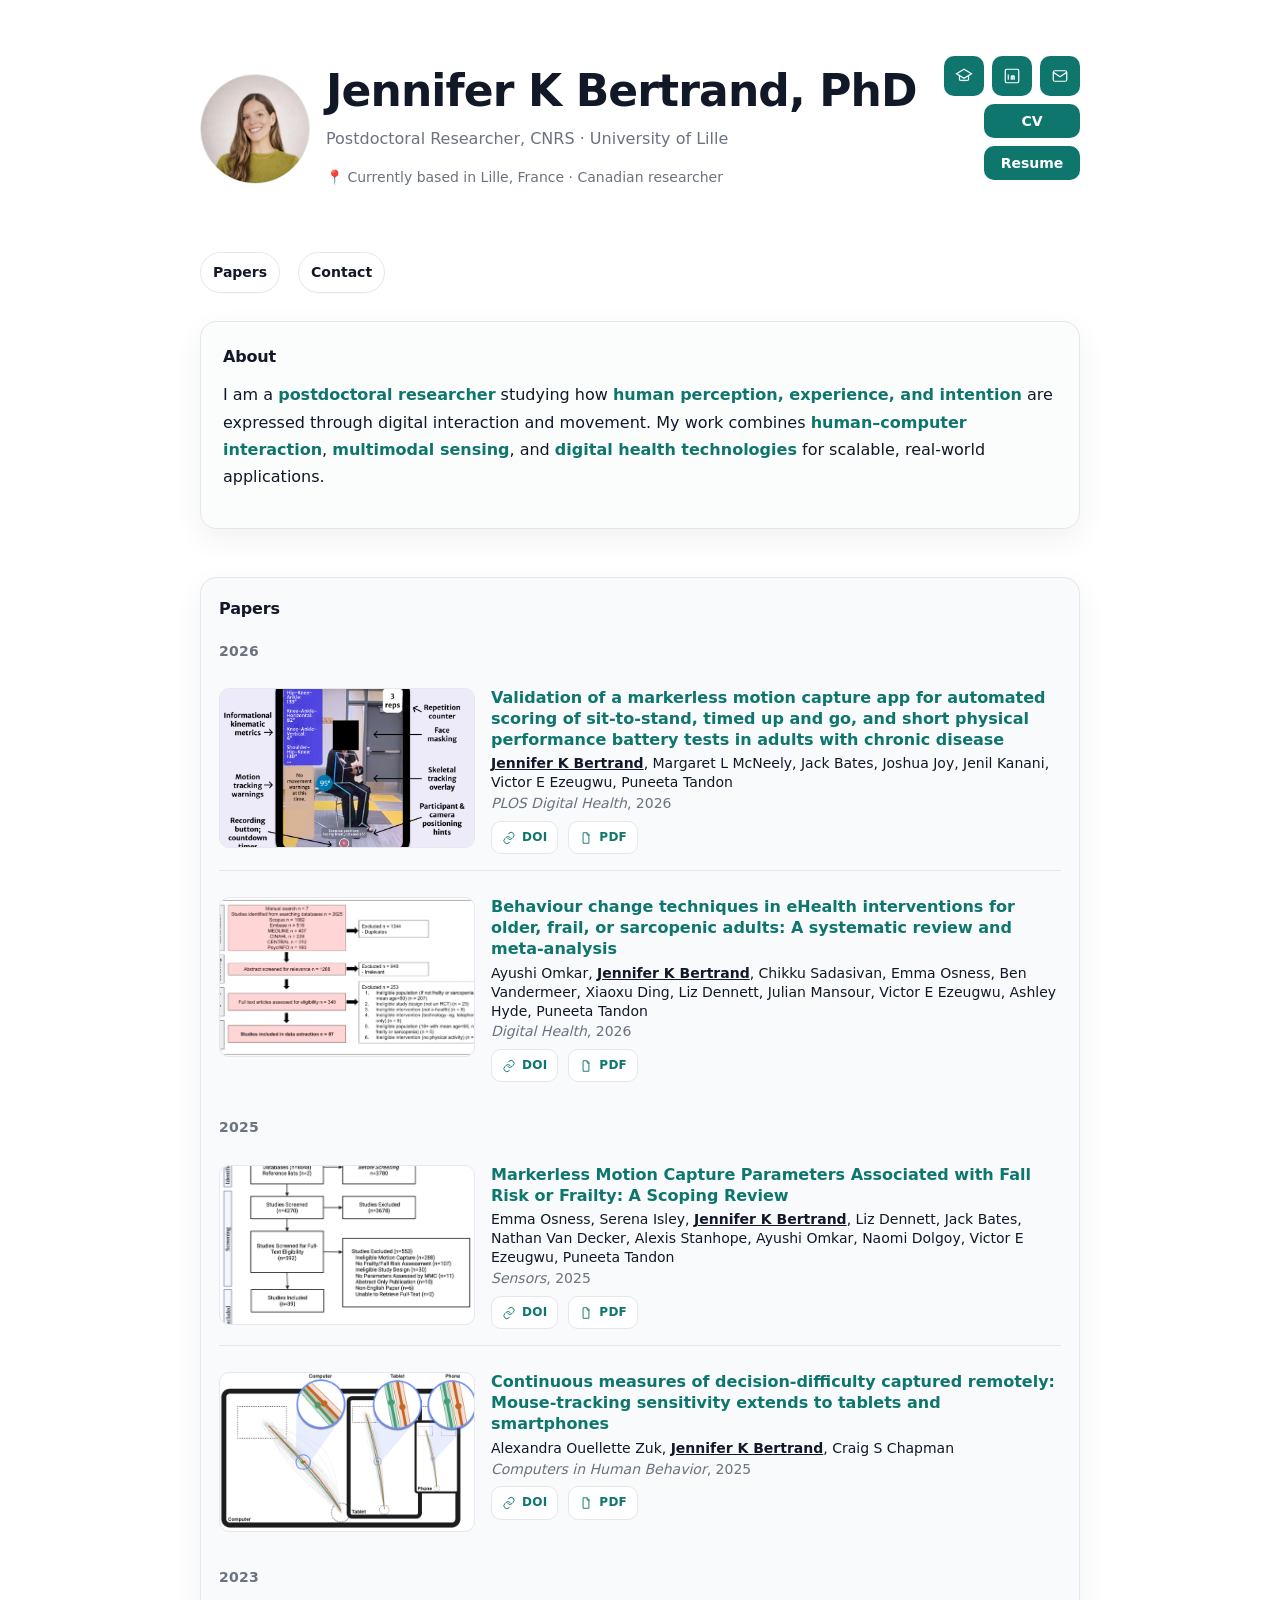
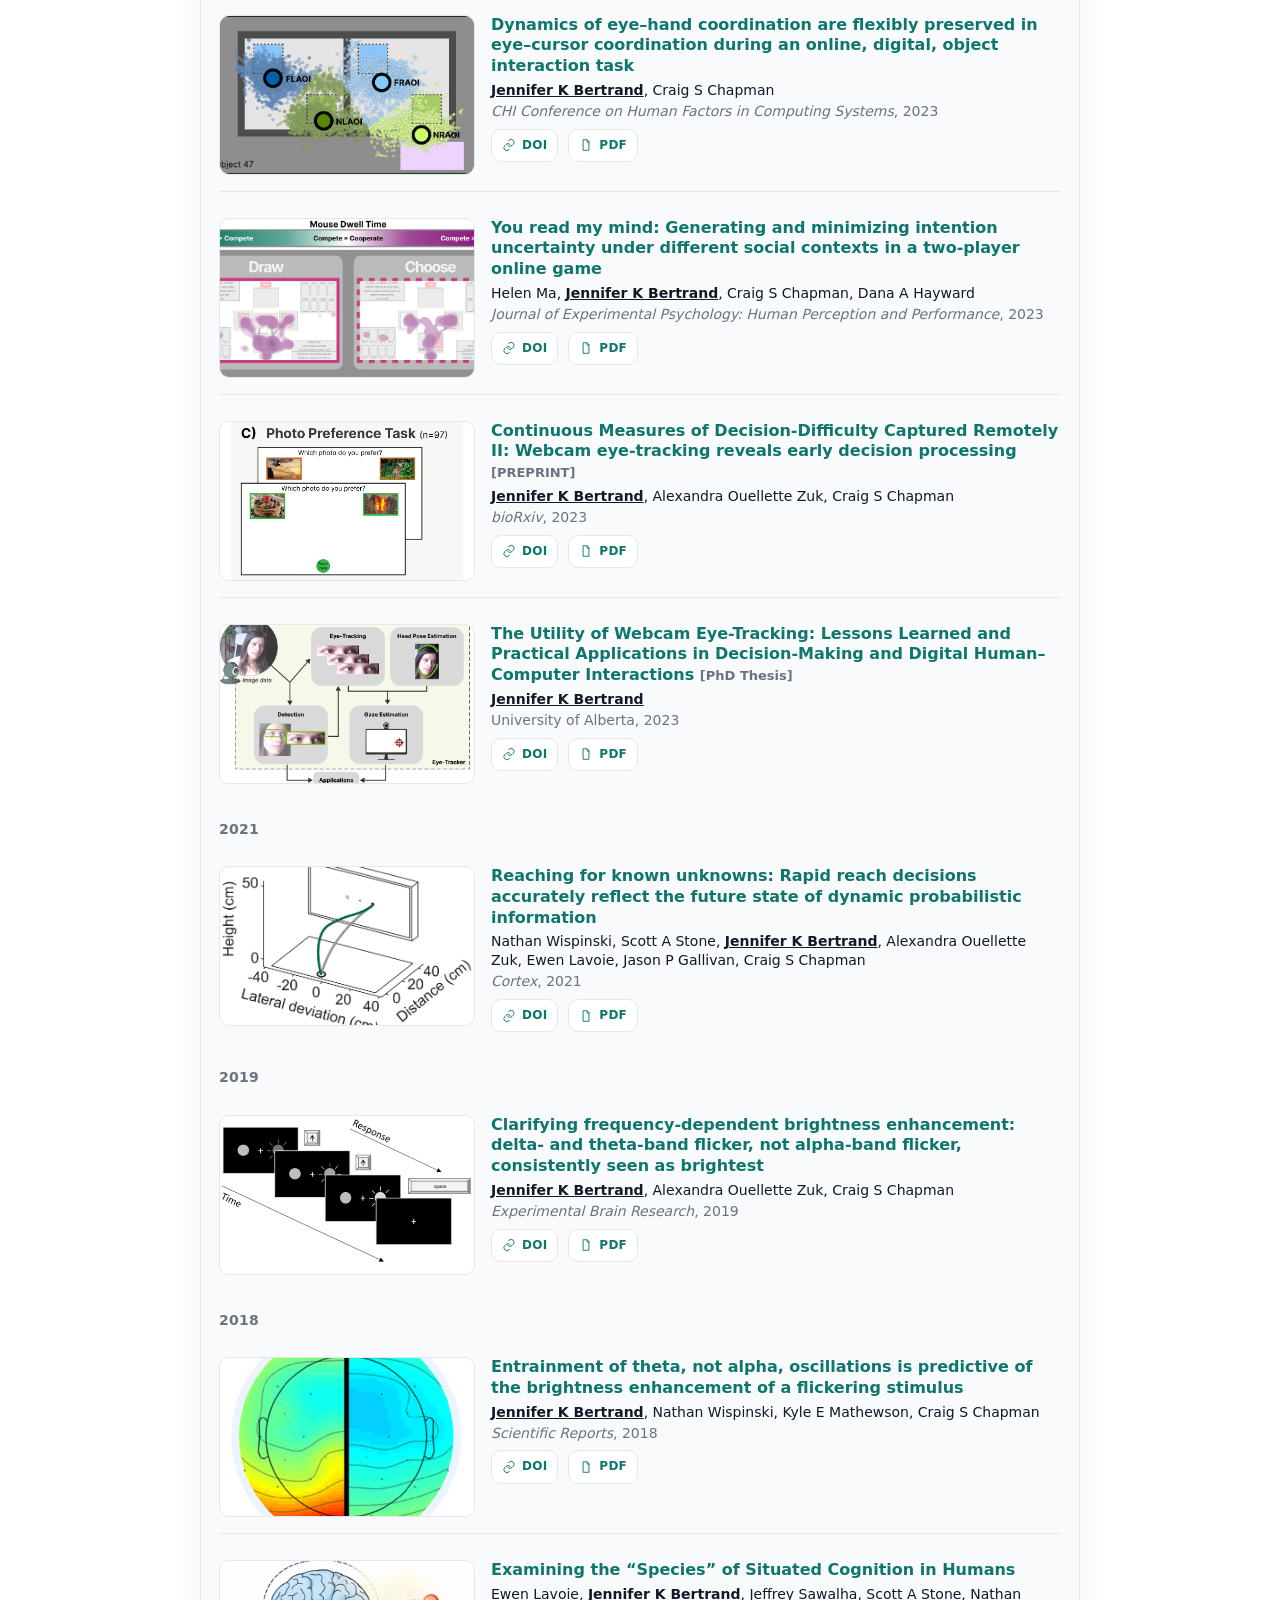
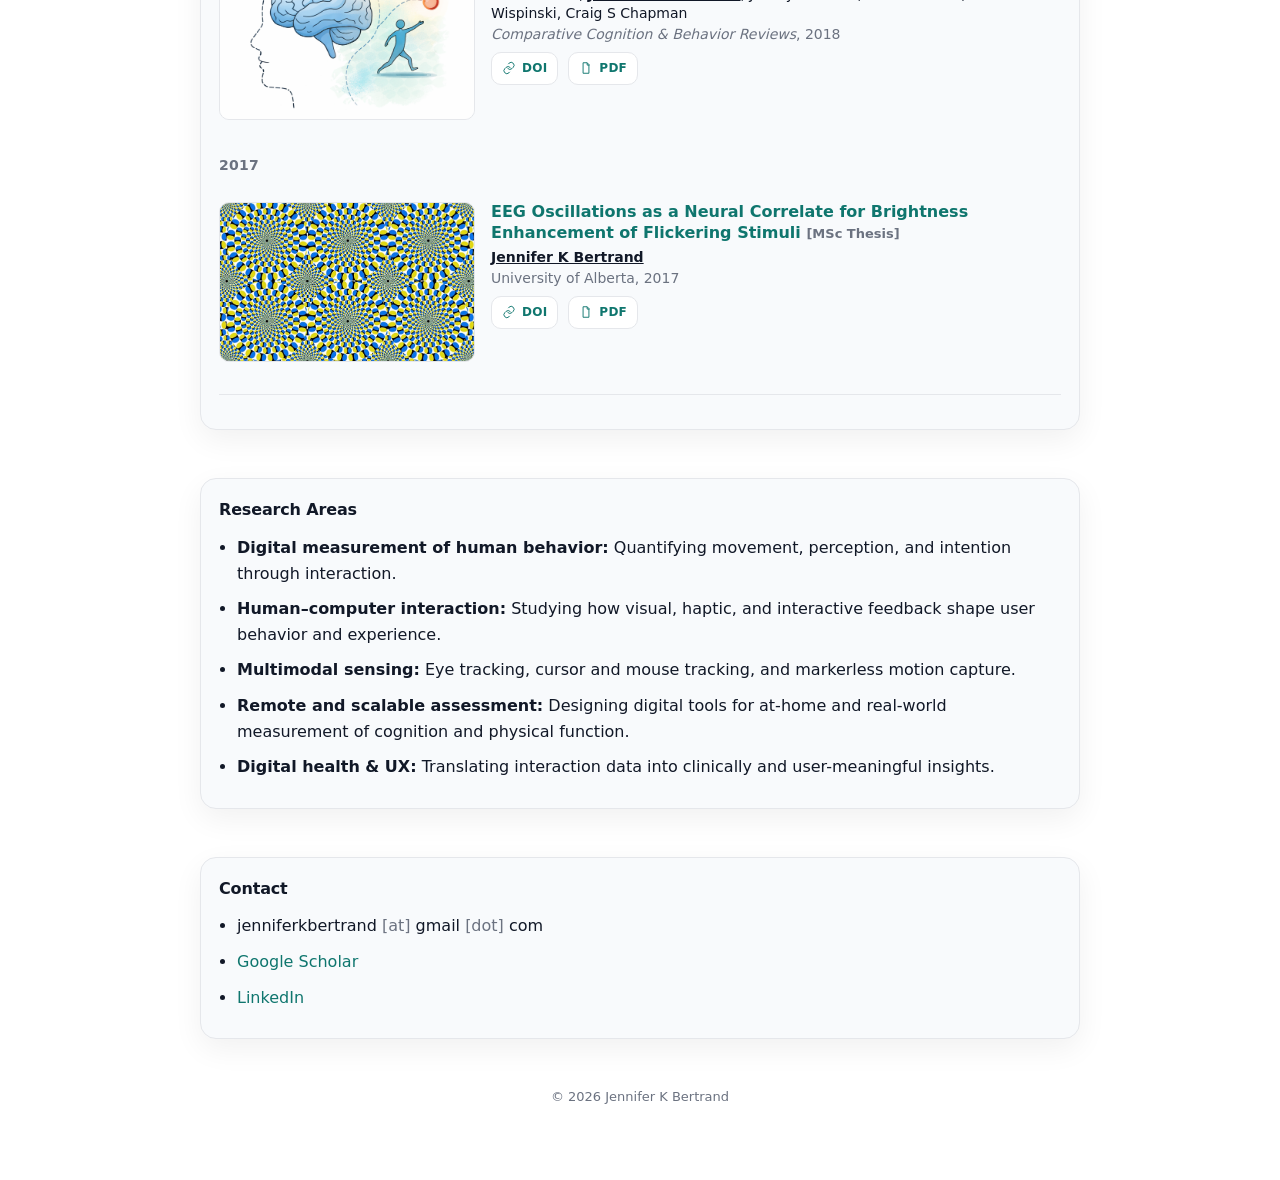
==== commit af8a5fd3: "adding resume" ====
--- a/index.html
+++ b/index.html
@@ -47,7 +47,7 @@
     .header-top {
     display: flex;
     gap: 20px;
-    align-items: center;
+    align-items: flex-start;
     justify-content: space-between;
     flex-wrap: wrap;
     }
@@ -76,6 +76,44 @@
     background: var(--link);     /* blue background */
     color: #ffffff;              /* white icon */
     border: none;
+    }
+
+    .header-actions {
+    display: flex;
+    flex-direction: column;
+    align-items: flex-end;
+    gap: 8px;
+    }
+
+    .header-icon-row {
+    display: flex;
+    gap: 8px;
+    }
+
+    .header-doc-row {
+    display: flex;
+    flex-direction: column;
+    gap: 8px;
+    }
+
+    .header-doc-link {
+    display: inline-flex;
+    align-items: center;
+    justify-content: center;
+    width: 96px;
+    min-height: 34px;
+    padding: 5px 12px;
+    border-radius: 10px;
+    background: var(--link);
+    color: #ffffff;
+    font-size: 14px;
+    font-weight: 700;
+    }
+
+    .header-doc-link:hover {
+    background: var(--link-hover);
+    color: #ffffff;
+    text-decoration: none;
     }
 
     .header-icons a:hover {
@@ -408,7 +446,8 @@
         </div>
         </div>
 
-        <div class="header-icons">
+        <div class="header-actions">
+        <div class="header-icon-row header-icons">
             <!-- Google Scholar -->
             <a href="https://scholar.google.ca/citations?user=ZDtAV8gAAAAJ" target="_blank" title="Google Scholar">
                 <svg viewBox="0 0 24 24" fill="none">
@@ -432,15 +471,15 @@
                 <path d="M3 7l9 6 9-6" stroke="currentColor" stroke-width="1.6"/>
                 </svg>
             </a>
-
-            <!-- CV -->
-            <a href="cv.pdf" target="_blank" title="CV (PDF)">
-                <svg viewBox="0 0 24 24" fill="none">
-                <path d="M7 3h7l3 3v15H7V3Z" stroke="currentColor" stroke-width="1.6"/>
-                <path d="M14 3v4h4" stroke="currentColor" stroke-width="1.6"/>
-                <path d="M9 14h6M9 17h6" stroke="currentColor" stroke-width="1.6"/>
-                </svg>
-            </a>
+        </div>
+
+        <div class="header-doc-row">
+            <!-- Replace # with the CV PDF path when the updated CV is ready. -->
+            <a class="header-doc-link" href="#" title="CV (PDF)">CV</a>
+
+            <!-- Add your file as pdfs/resume.pdf when the Resume is ready. -->
+            <a class="header-doc-link" href="pdfs/resume.pdf" title="Resume (PDF)">Resume</a>
+        </div>
         </div>
 
     </div>
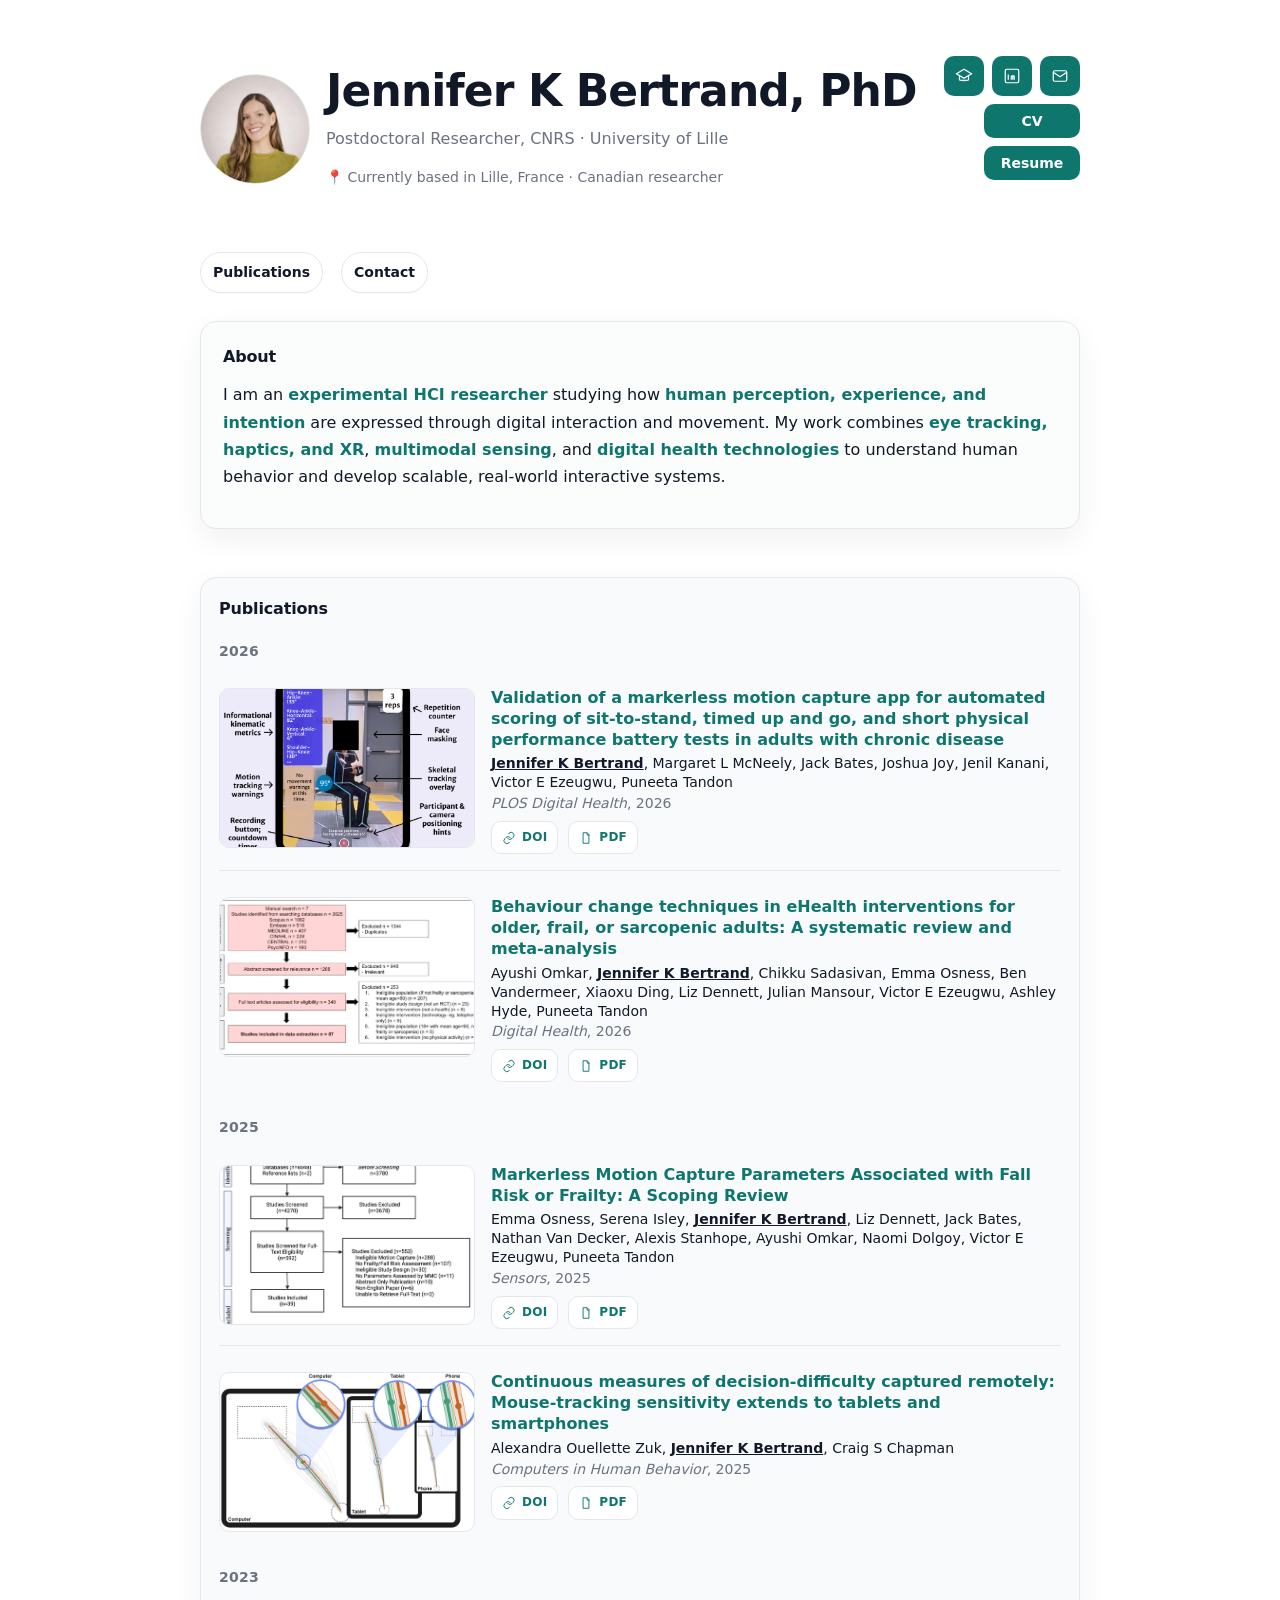
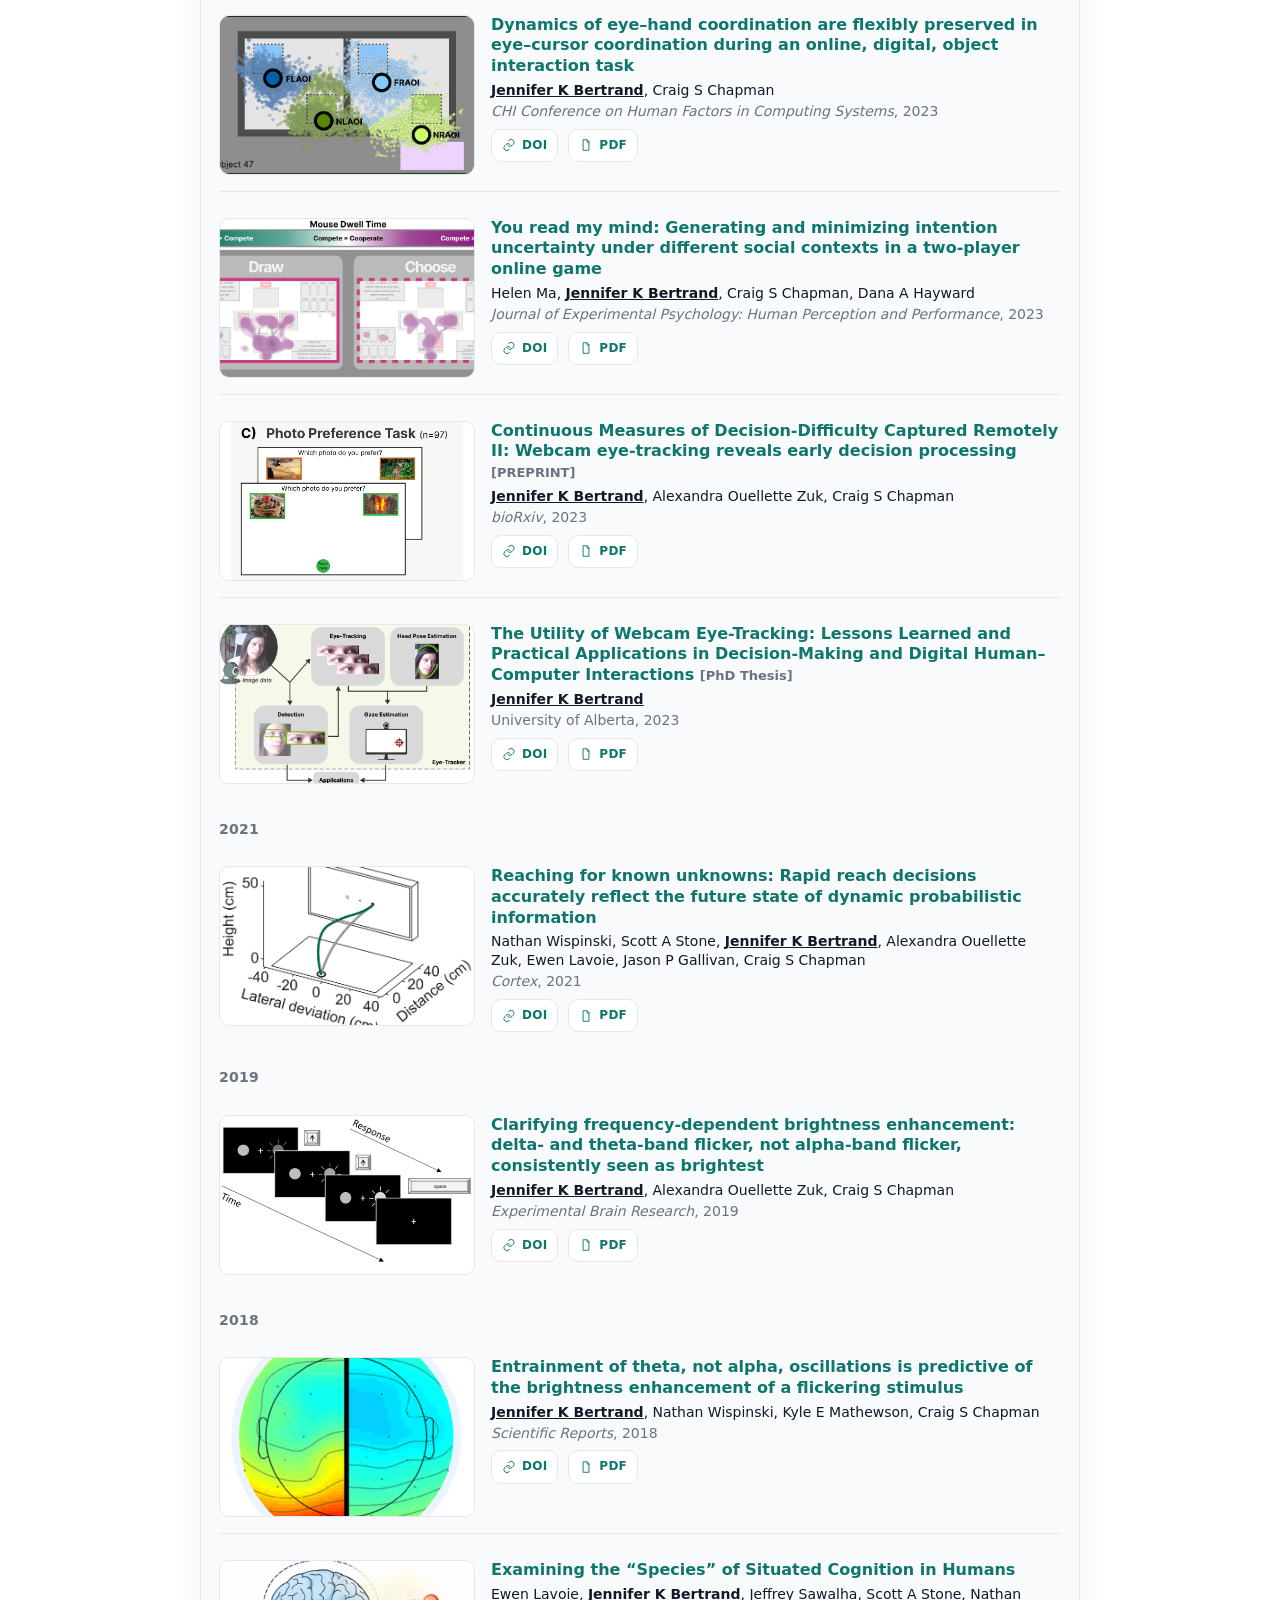
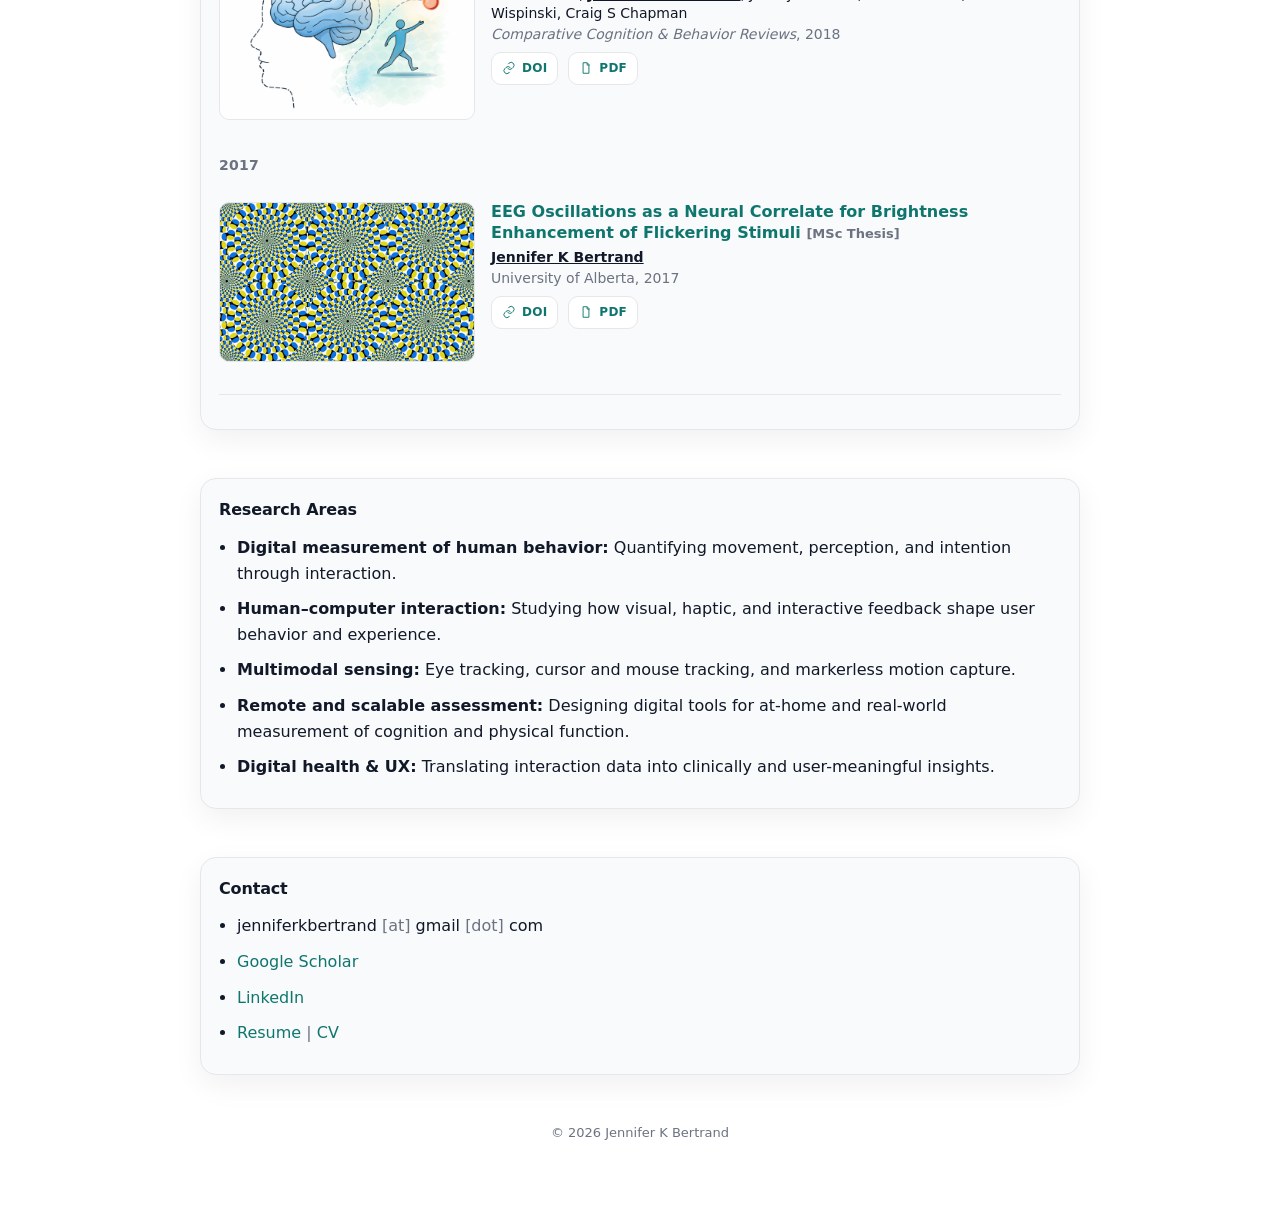
==== commit f0a34415: "Update index.html" ====
--- a/index.html
+++ b/index.html
@@ -3,8 +3,8 @@
 <head>
   <meta charset="utf-8" />
   <meta name="viewport" content="width=device-width,initial-scale=1" />
-  <meta name="description" content="Jennifer K Bertrand — research, papers, CV, contact." />
-  <title>Jennifer K Bertrand</title>
+  <meta name="description" content="Jennifer K. Bertrand is an experimental HCI researcher studying human perception, movement, eye tracking, haptics, XR, multimodal interaction, and digital health." />
+  <title>Jennifer K. Bertrand, PhD | HCI Researcher</title>
 
   <style>
     :root {
@@ -475,17 +475,16 @@
 
         <div class="header-doc-row">
             <!-- Replace # with the CV PDF path when the updated CV is ready. -->
-            <a class="header-doc-link" href="#" title="CV (PDF)">CV</a>
-
-            <!-- Add your file as pdfs/resume.pdf when the Resume is ready. -->
-            <a class="header-doc-link" href="pdfs/resume.pdf" title="Resume (PDF)">Resume</a>
+            <a class="header-doc-link" href="pdfs/Bertrand_CV_2026.pdf" target="_blank" rel="noopener" title="CV (PDF)">CV</a>
+
+            <a class="header-doc-link" href="pdfs/Bertrand_Resume_2026.pdf" target="_blank" rel="noopener" title="Resume (PDF)">Resume</a>
         </div>
         </div>
 
     </div>
 
       <nav>
-        <a class="pill" href="#papers">Papers</a>
+        <a class="pill" href="#publications">Publications</a>
         <!-- <a class="pill" href="#cv">CV</a> -->
         <a class="pill" href="#contact">Contact</a>
         <!-- Add later if you want: <a class="pill" href="#projects">Research areas</a> -->
@@ -495,7 +494,7 @@
     <section id="about" aria-label="About">
     <h2>About</h2>
 
-    <p class="about-text">
+    <!--p class="about-text">
         I am a <span class="about-highlight">postdoctoral researcher</span> studying how
         <span class="about-highlight">human perception, experience, and intention</span>
         are expressed through digital interaction and movement. My work combines
@@ -503,13 +502,23 @@
         <span class="about-highlight">multimodal sensing</span>, and
         <span class="about-highlight">digital health technologies</span>
         for scalable, real-world applications.
+    </p-->
+
+    <p class="about-text">
+        I am an <span class="about-highlight">experimental HCI researcher</span> studying how
+        <span class="about-highlight">human perception, experience, and intention</span>
+        are expressed through digital interaction and movement. My work combines
+        <span class="about-highlight">eye tracking, haptics, and XR</span>,
+        <span class="about-highlight">multimodal sensing</span>, and
+        <span class="about-highlight">digital health technologies</span>
+        to understand human behavior and develop scalable, real-world interactive systems.
     </p>
     </section>
 
 
-      <section id="papers" aria-label="Papers">
+      <section id="publications" aria-label="Publications">
         
-        <h2>Papers</h2>
+        <h2>Publications</h2>
 
         <div class="pub-year">2026</div>
         <ul class="pub-list">
@@ -1349,6 +1358,7 @@
             <li>jenniferkbertrand <span class="muted">[at]</span> gmail <span class="muted">[dot]</span> com</li>
             <li><a href="https://scholar.google.ca/citations?user=ZDtAV8gAAAAJ" target="_blank" rel="noopener">Google Scholar</a></li>
             <li><a href="https://www.linkedin.com/in/jenniferkbertrand/" target="_blank" rel="noopener">LinkedIn</a></li>
+            <li><a href="pdfs/Bertrand_Resume_2026.pdf" target="_blank" rel="noopener">Resume</a> <span class="muted">|</span> <a href="pdfs/Bertrand_CV_2026.pdf" target="_blank" rel="noopener">CV</a></li>
         </ul>
     </section>
 
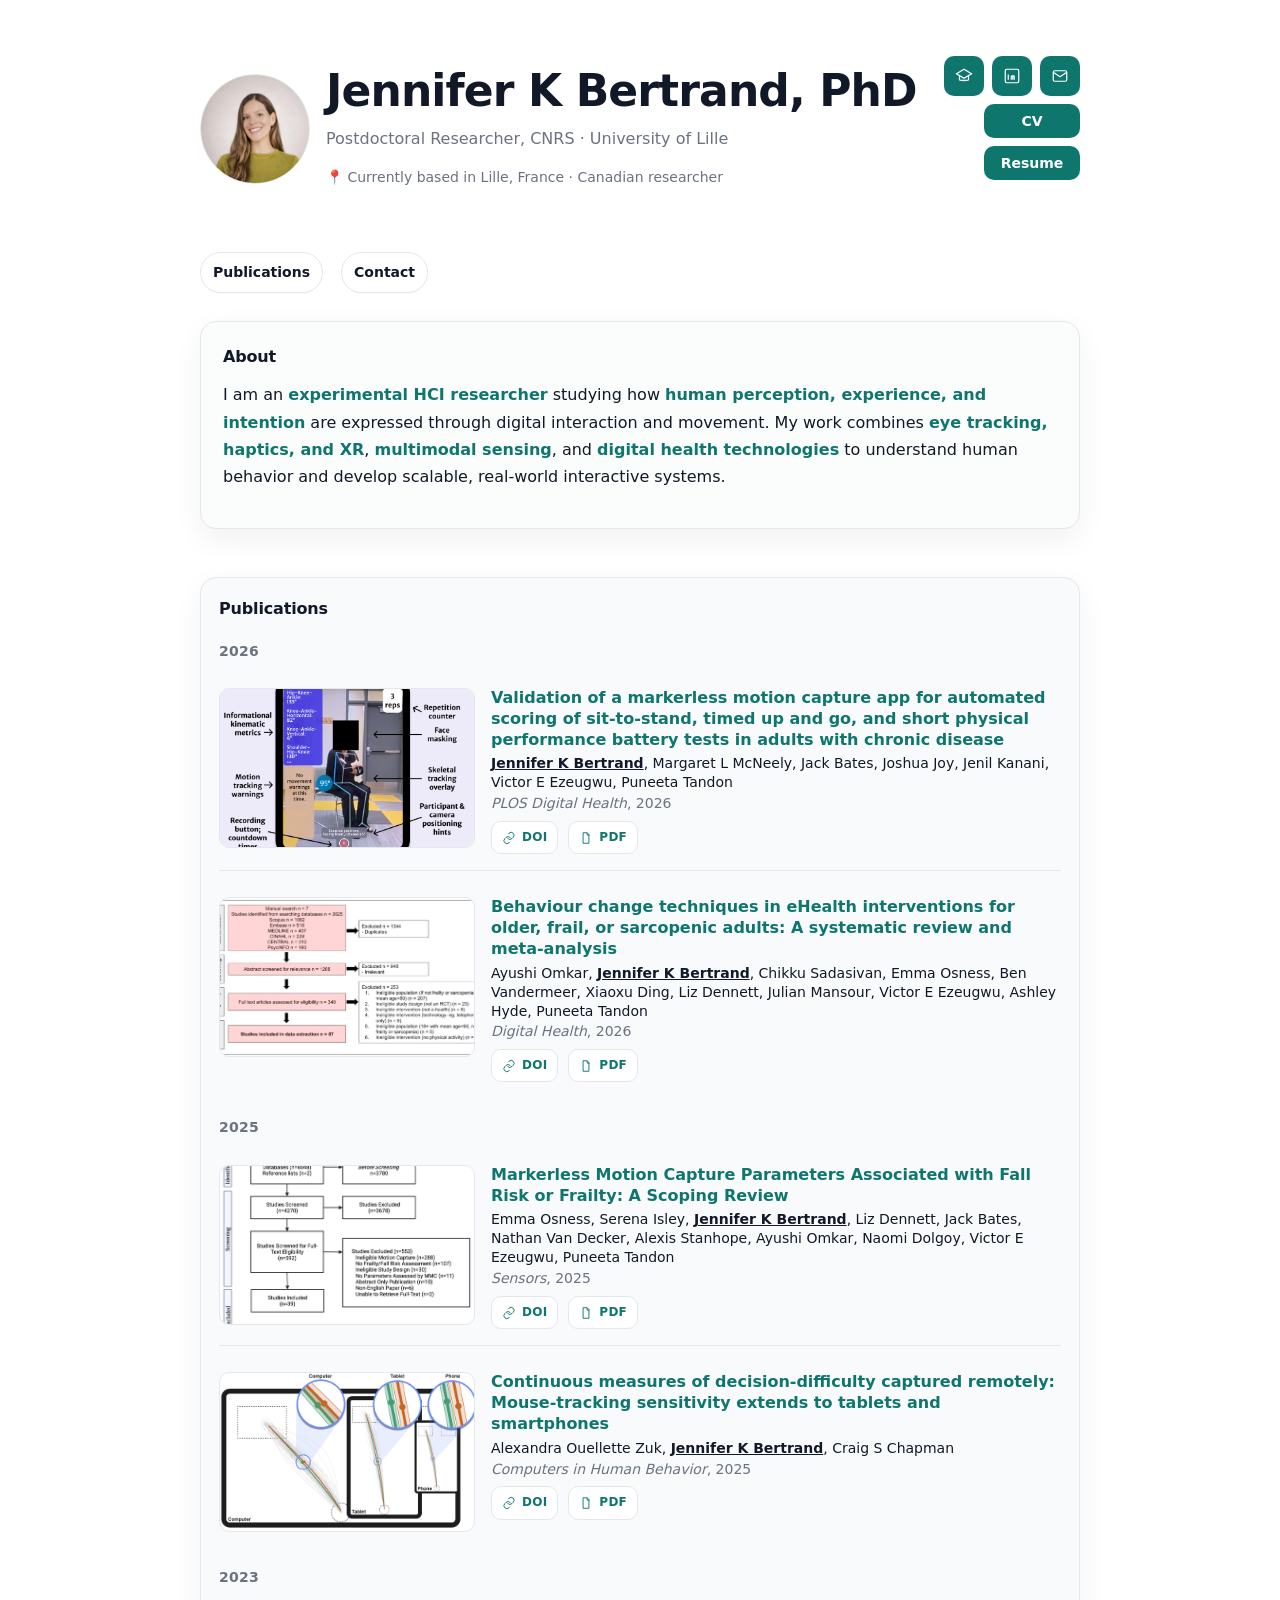
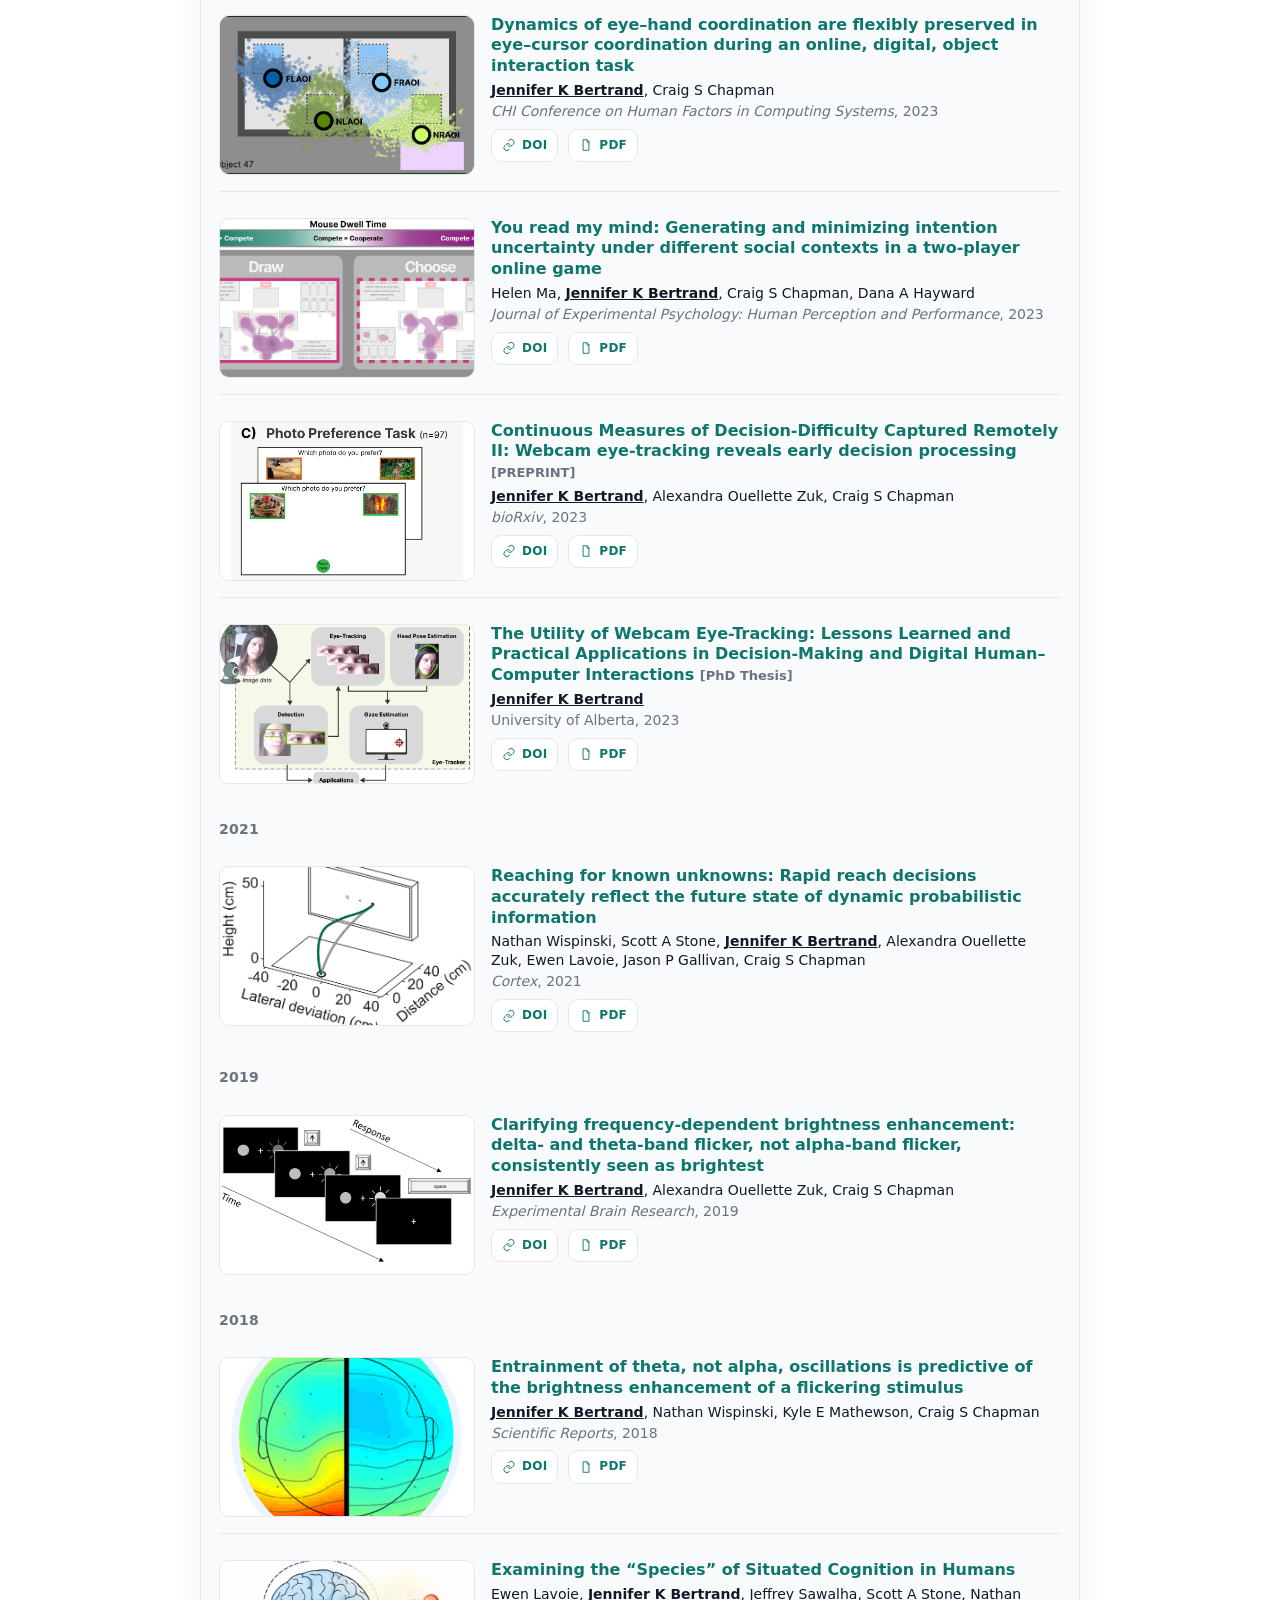
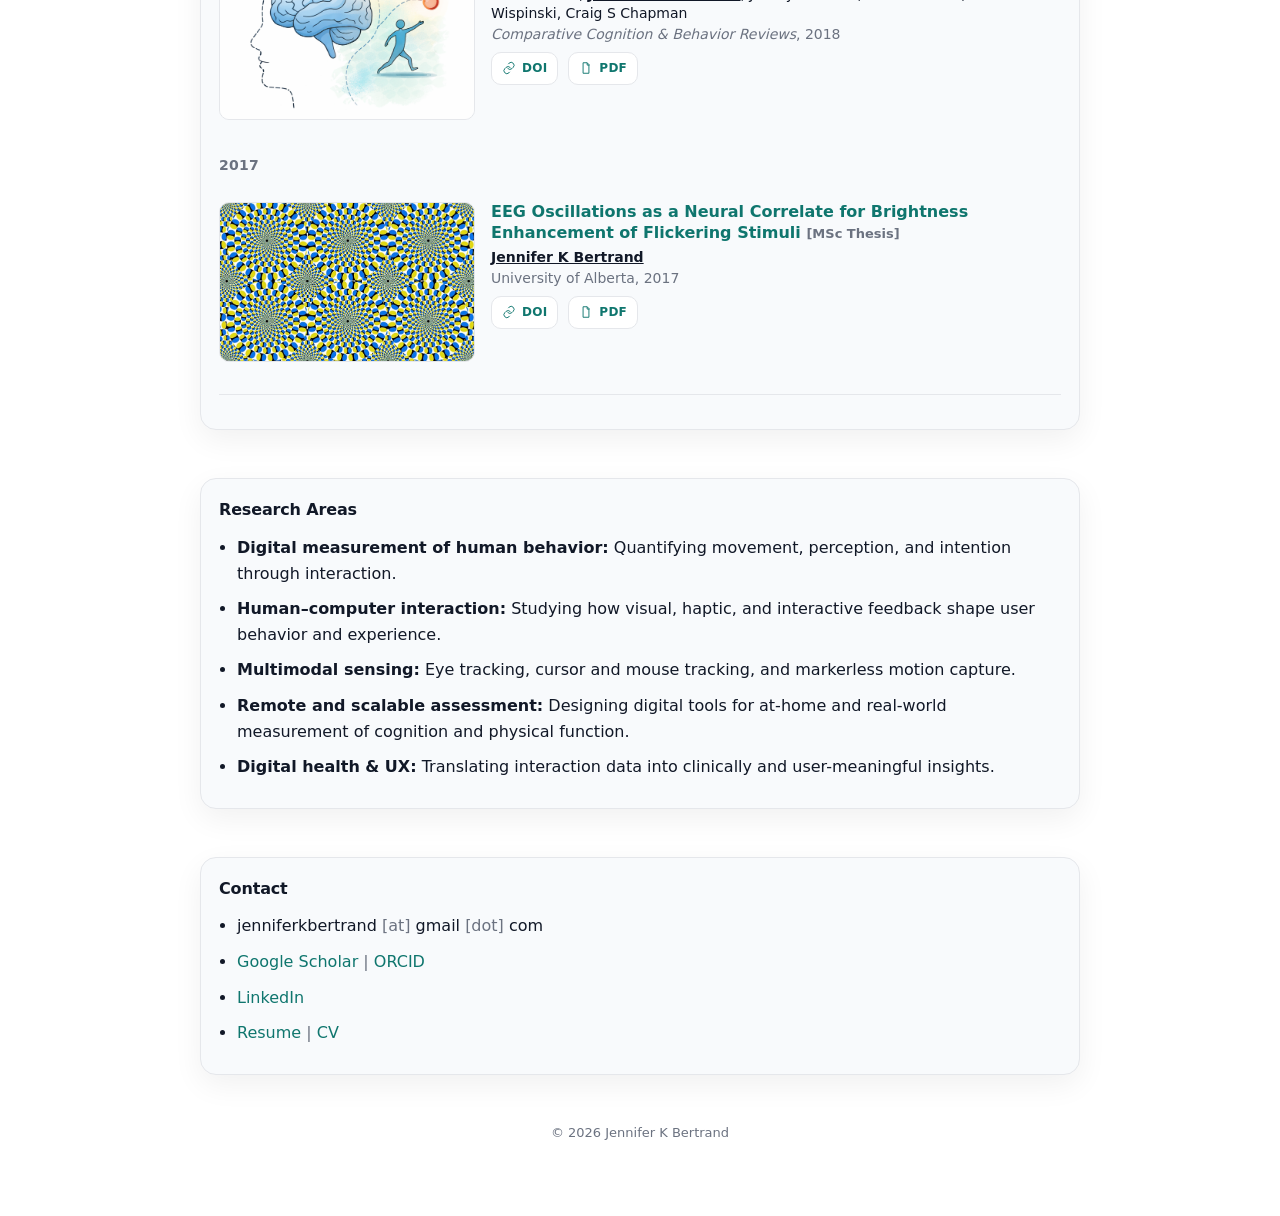
==== commit ee178ef6: "Update index.html" ====
--- a/index.html
+++ b/index.html
@@ -1356,7 +1356,7 @@
         <h2>Contact</h2>
         <ul>
             <li>jenniferkbertrand <span class="muted">[at]</span> gmail <span class="muted">[dot]</span> com</li>
-            <li><a href="https://scholar.google.ca/citations?user=ZDtAV8gAAAAJ" target="_blank" rel="noopener">Google Scholar</a></li>
+            <li><a href="https://scholar.google.ca/citations?user=ZDtAV8gAAAAJ" target="_blank" rel="noopener">Google Scholar</a> <span class="muted">|</span> <a href="https://orcid.org/0000-0002-4503-8059" target="_blank" rel="noopener">ORCID</a></li>
             <li><a href="https://www.linkedin.com/in/jenniferkbertrand/" target="_blank" rel="noopener">LinkedIn</a></li>
             <li><a href="pdfs/Bertrand_Resume_2026.pdf" target="_blank" rel="noopener">Resume</a> <span class="muted">|</span> <a href="pdfs/Bertrand_CV_2026.pdf" target="_blank" rel="noopener">CV</a></li>
         </ul>
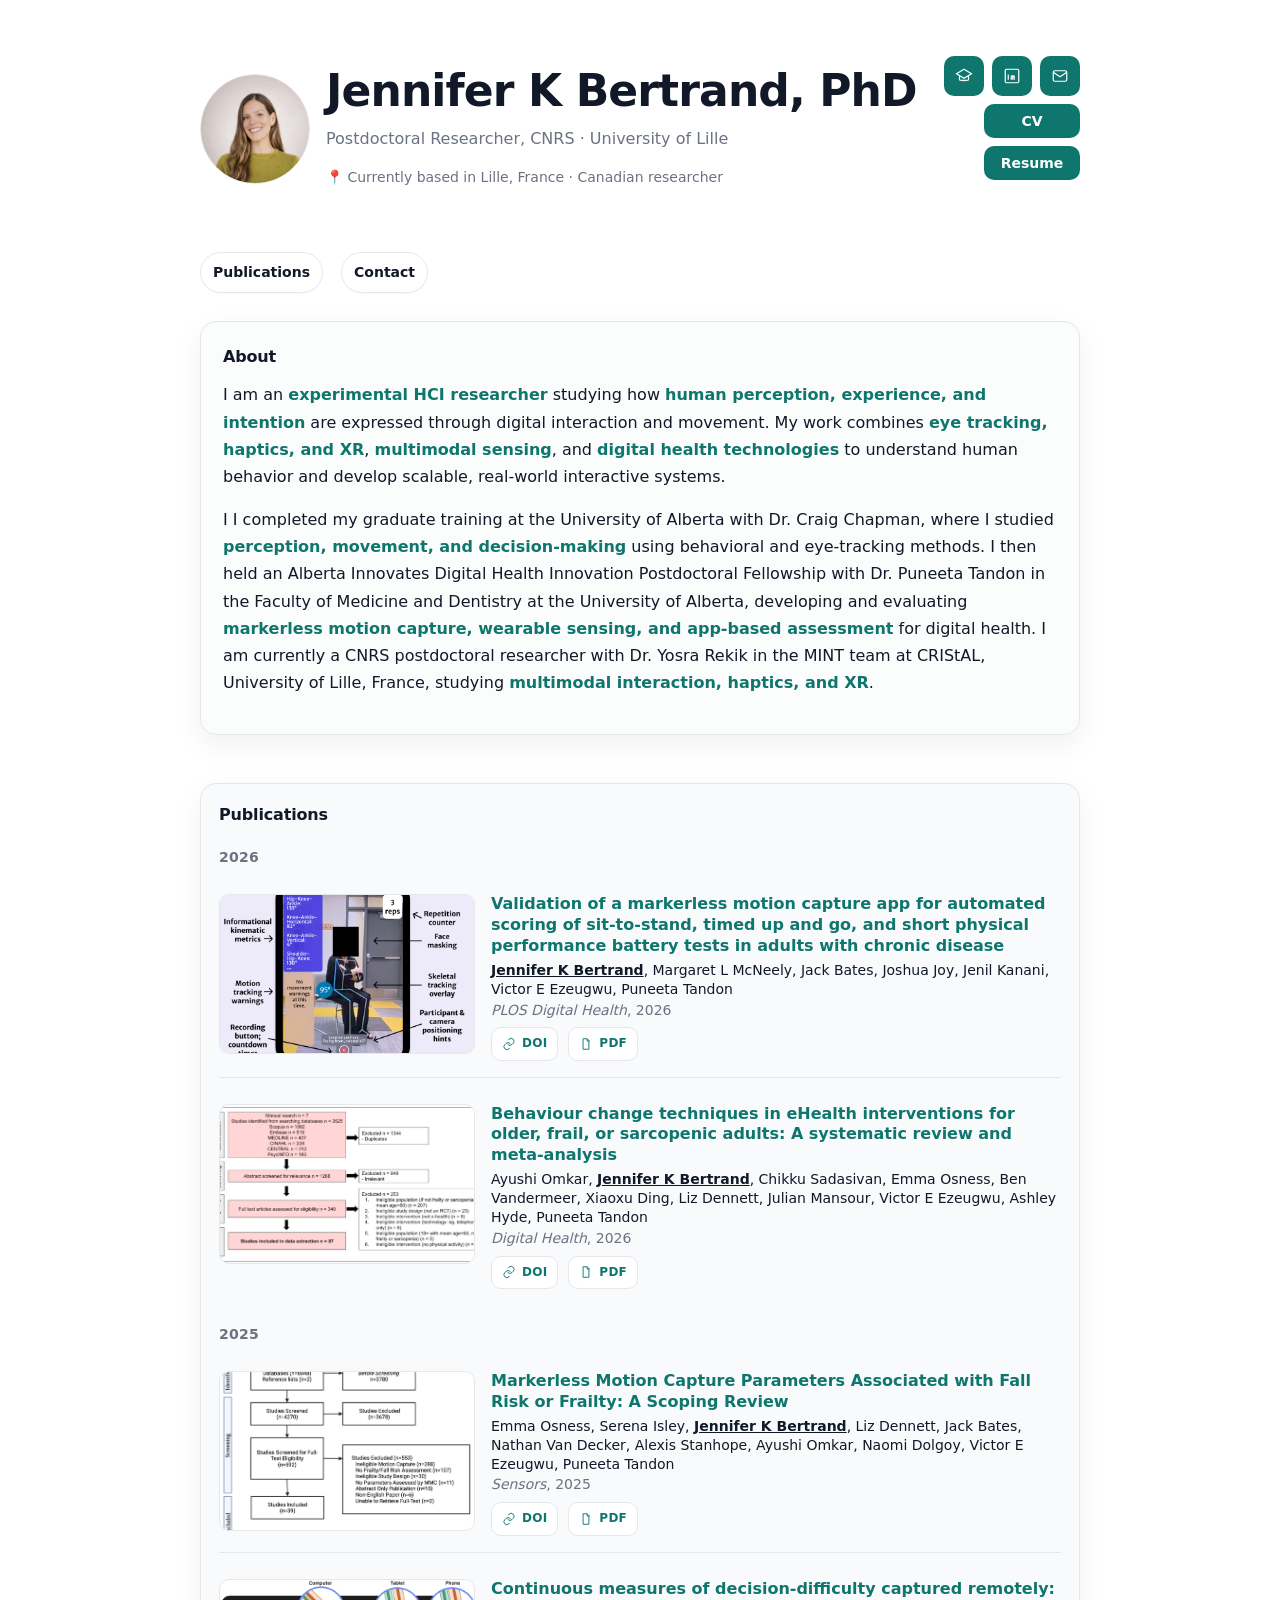
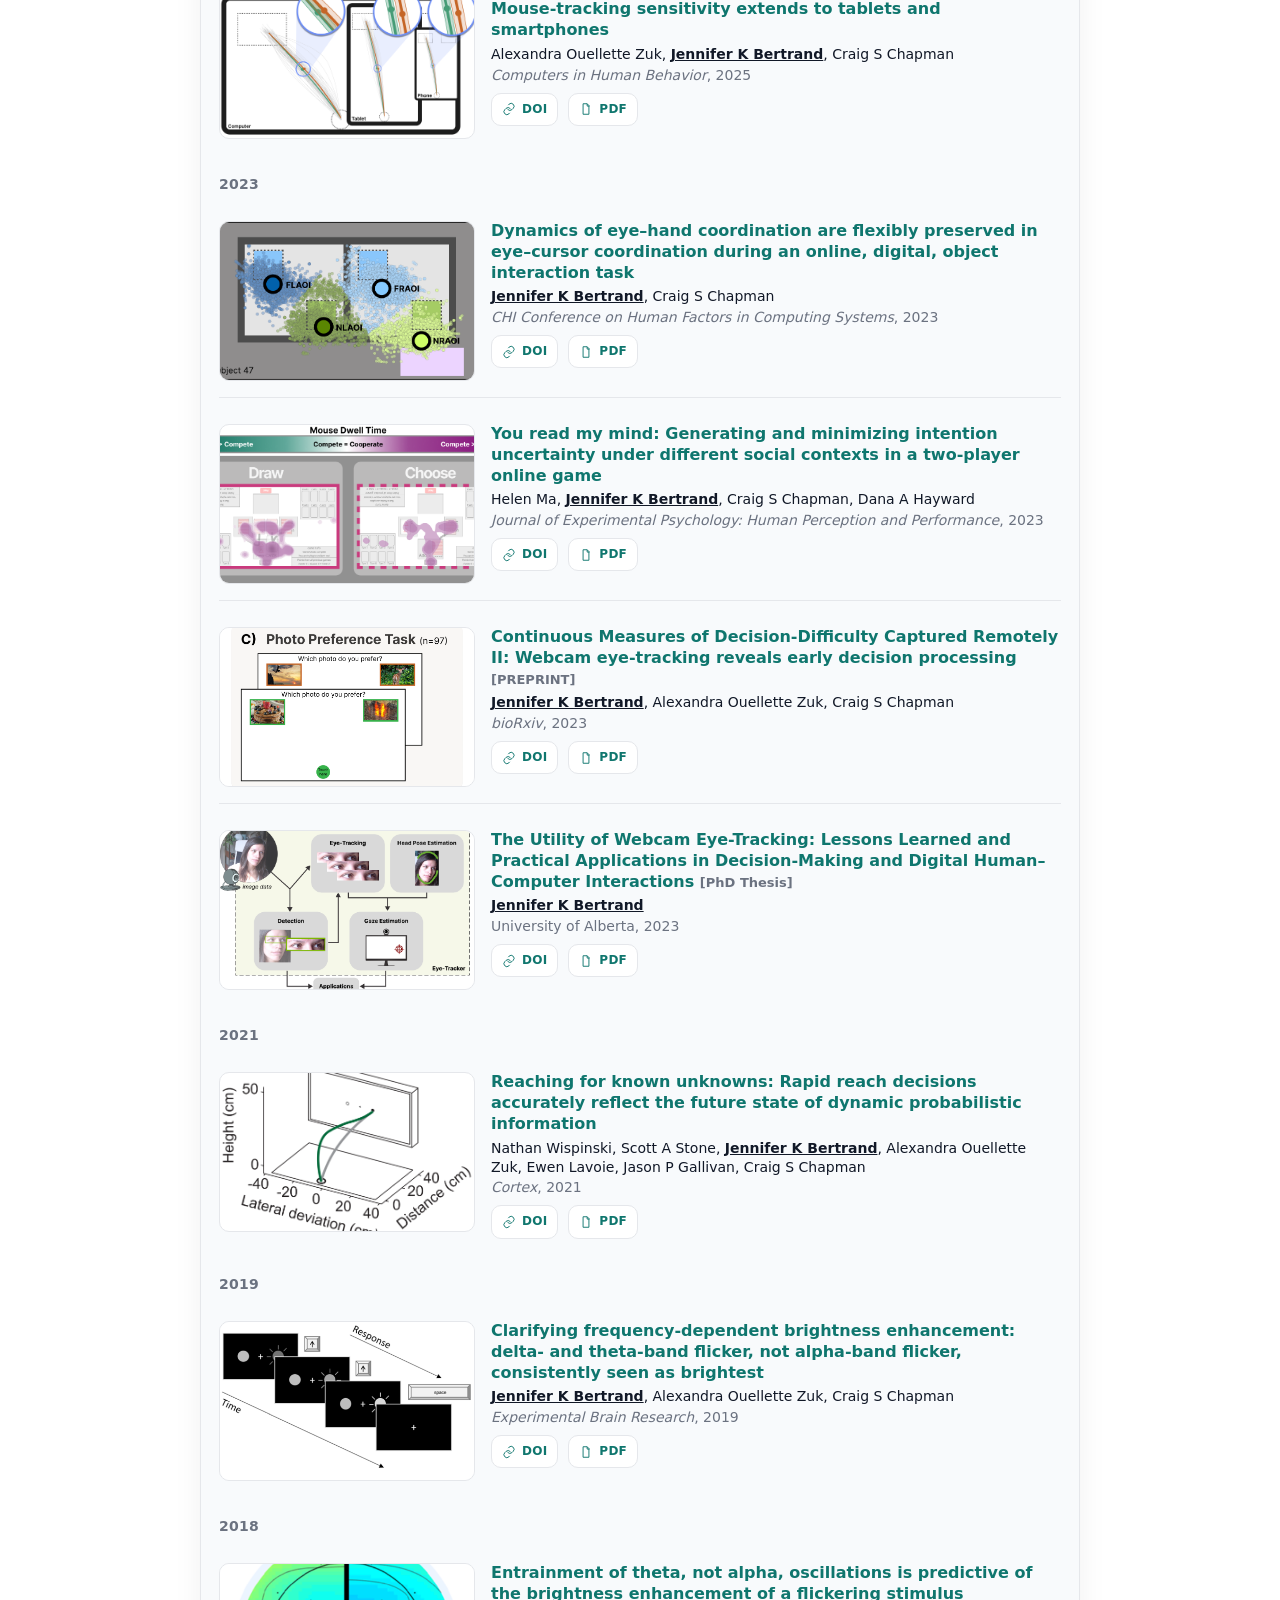
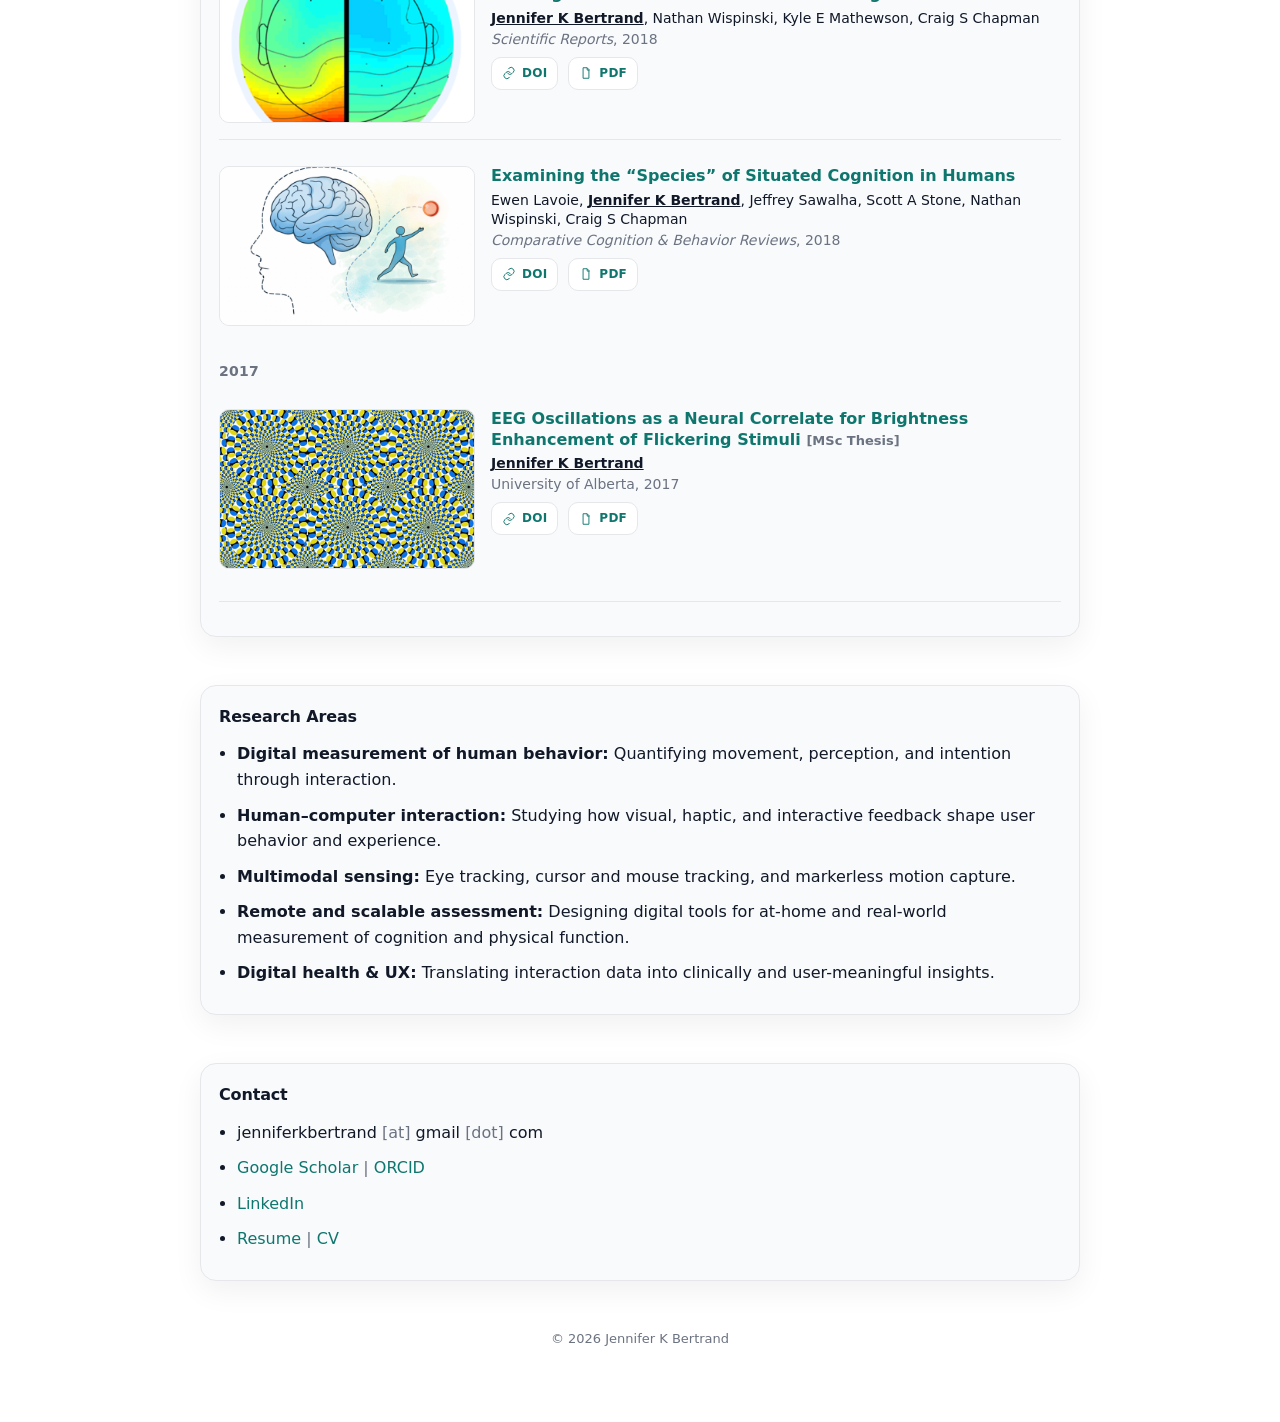
==== commit 53d88b21: "Update index.html" ====
--- a/index.html
+++ b/index.html
@@ -512,6 +512,14 @@
         <span class="about-highlight">multimodal sensing</span>, and
         <span class="about-highlight">digital health technologies</span>
         to understand human behavior and develop scalable, real-world interactive systems.
+    </p>
+
+    <p class="about-text">     I
+        I completed my graduate training at the University of Alberta with Dr. Craig Chapman, where I studied <span class="about-highlight">perception, movement, 
+        and decision-making</span> using behavioral and eye-tracking methods. I then held an Alberta Innovates Digital Health Innovation Postdoctoral Fellowship 
+        with Dr. Puneeta Tandon in the Faculty of Medicine and Dentistry at the University of Alberta, developing and evaluating <span class="about-highlight">markerless motion capture, 
+        wearable sensing, and app-based assessment</span> for digital health. I am currently a CNRS postdoctoral researcher with Dr. Yosra Rekik in the MINT team at CRIStAL, University of Lille, 
+        France, studying <span class="about-highlight">multimodal interaction, haptics, and XR</span>. 
     </p>
     </section>
 
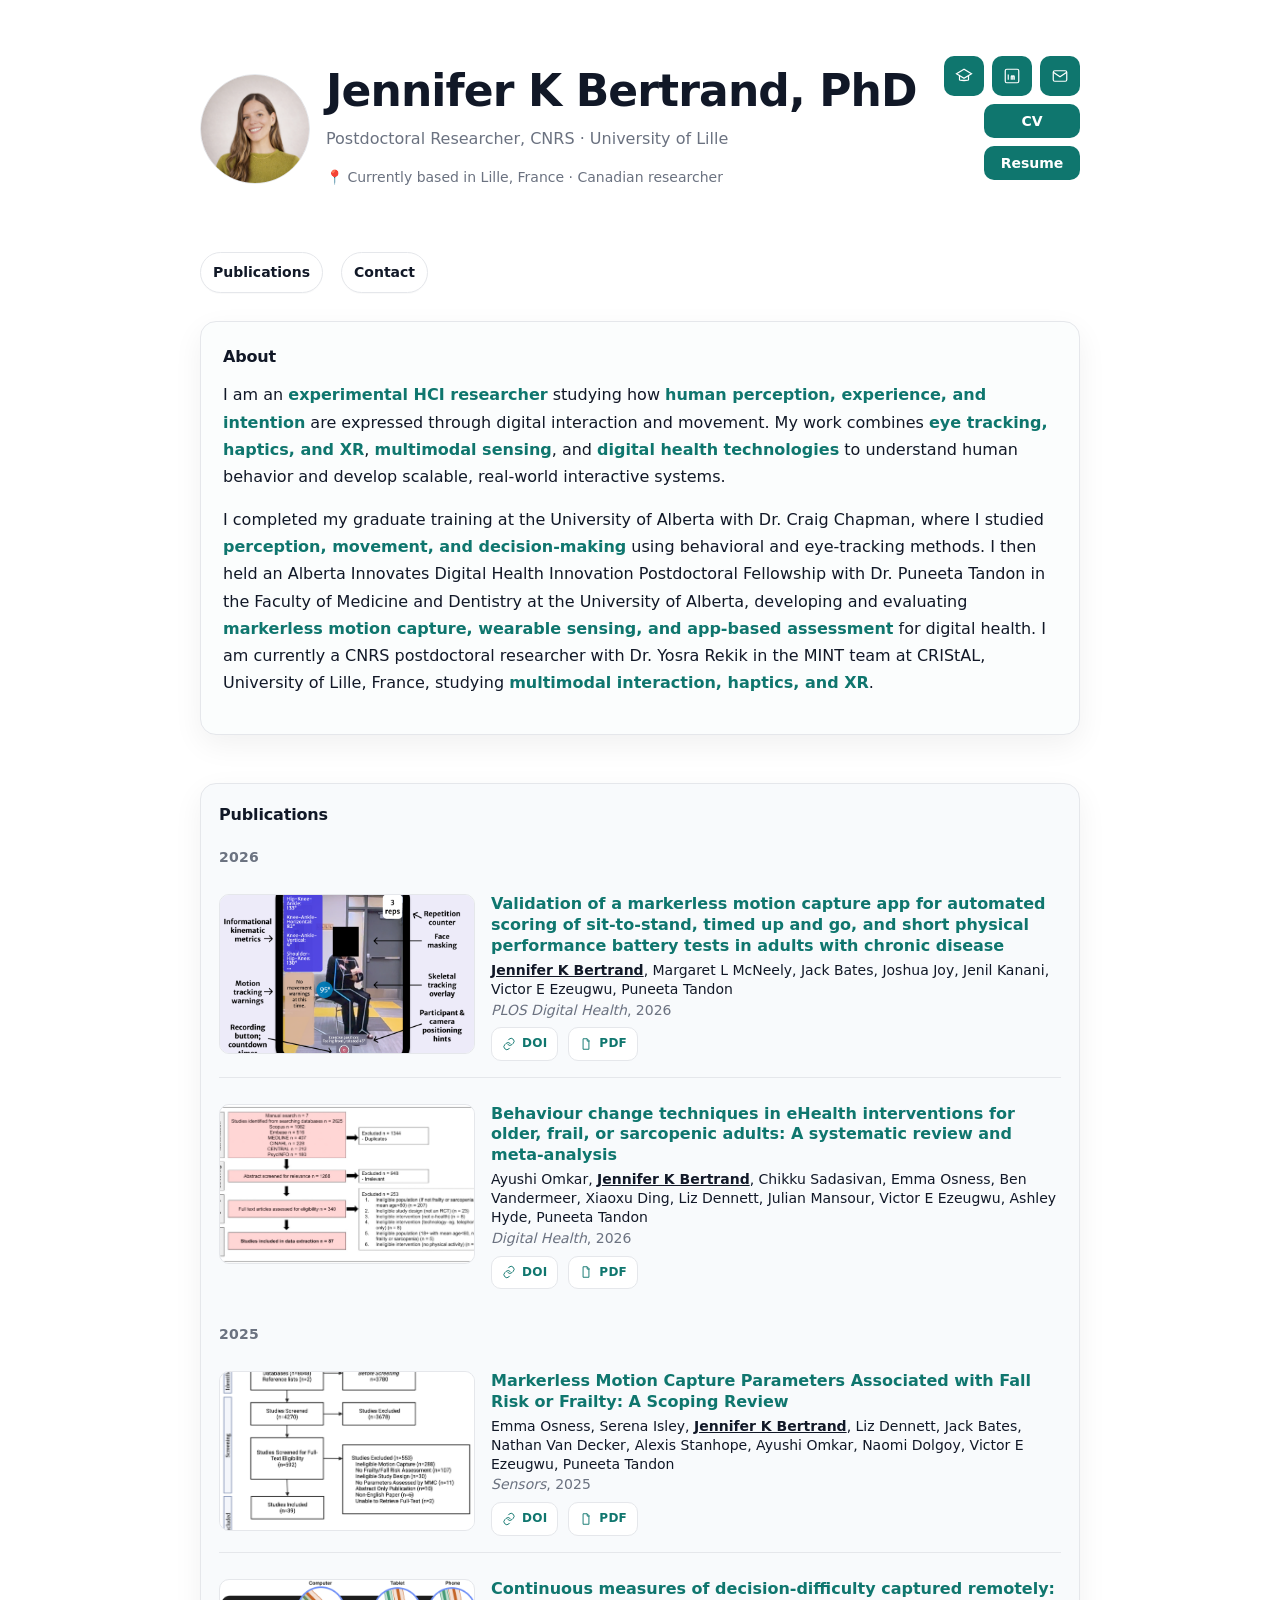
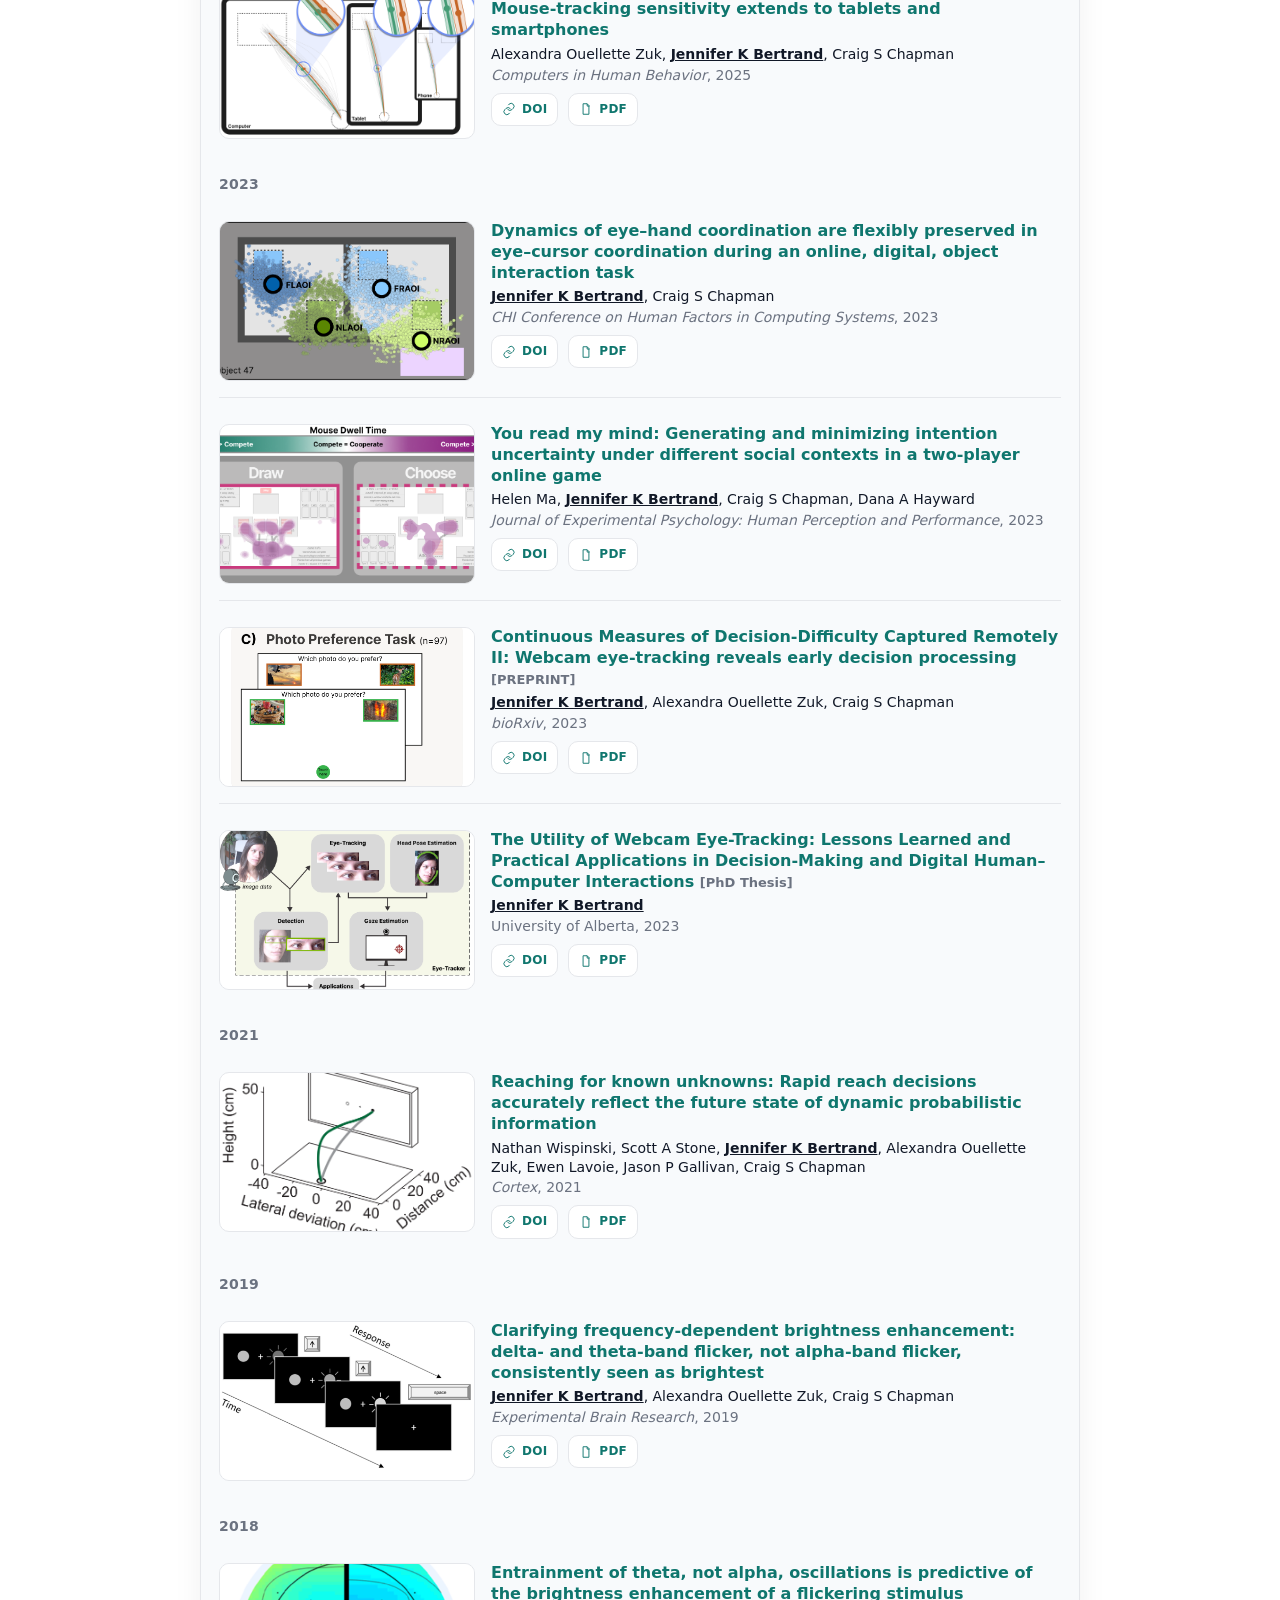
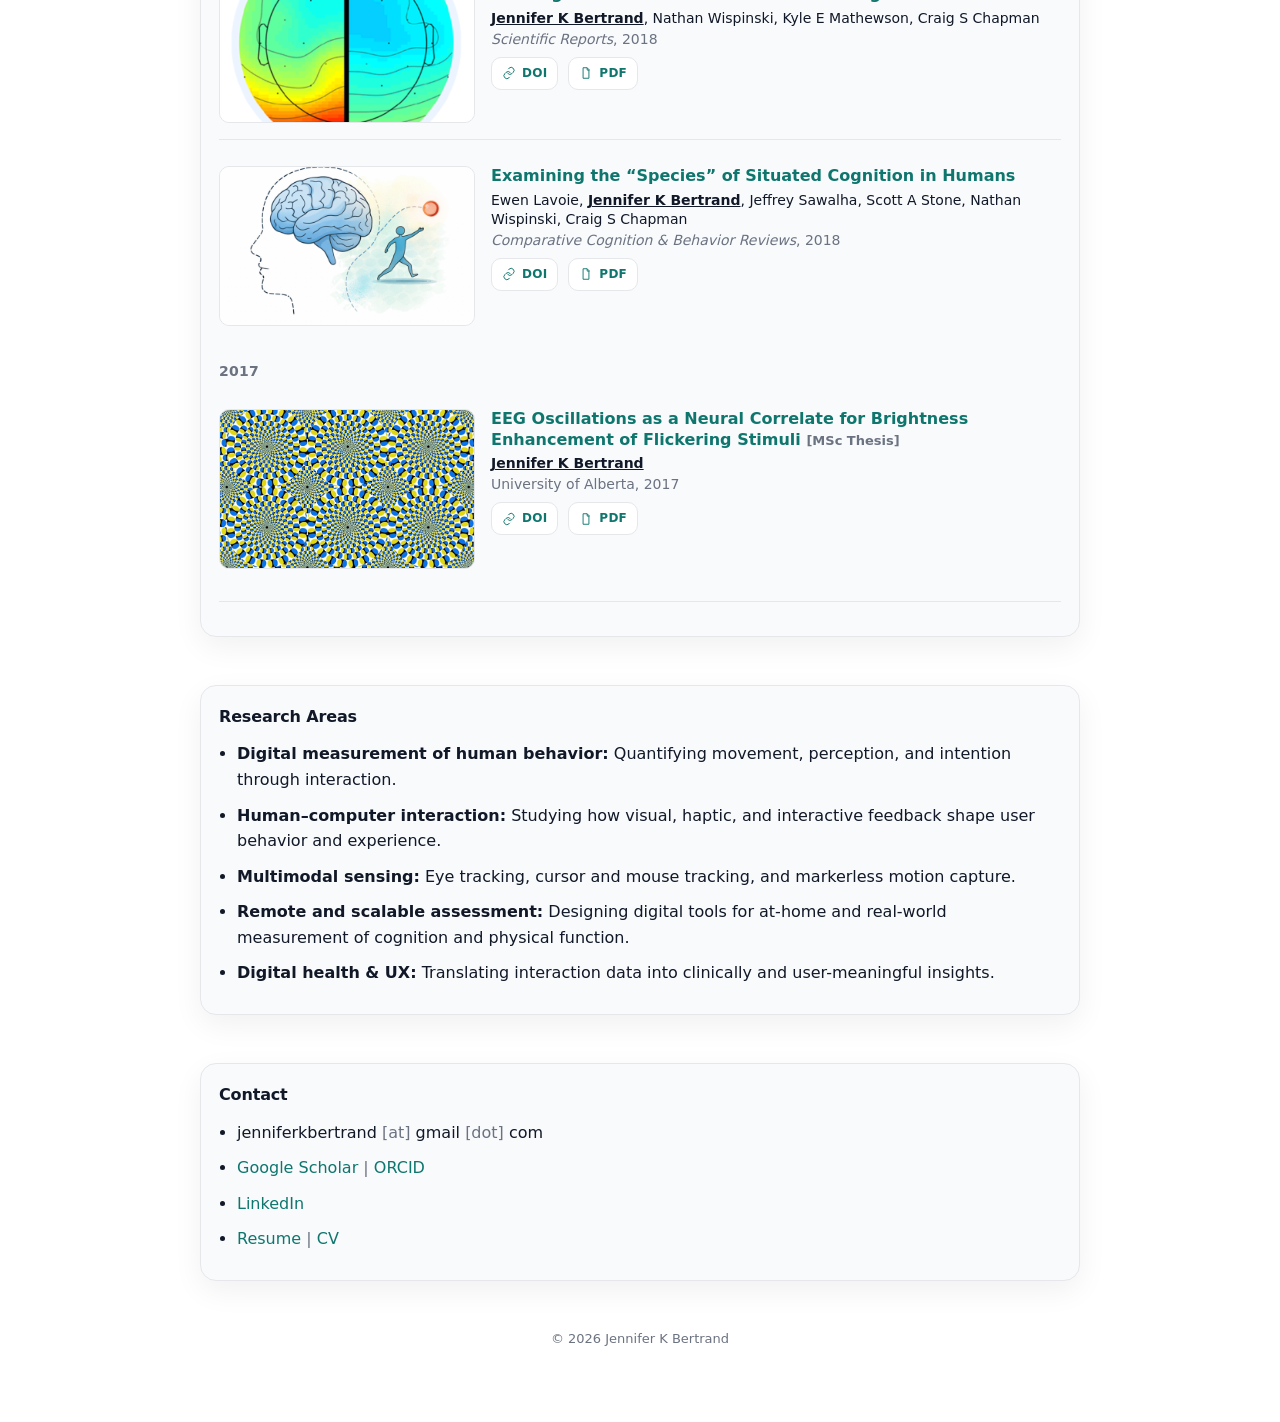
==== commit 92866e86: "Update index.html" ====
--- a/index.html
+++ b/index.html
@@ -514,7 +514,7 @@
         to understand human behavior and develop scalable, real-world interactive systems.
     </p>
 
-    <p class="about-text">     I
+    <p class="about-text">
         I completed my graduate training at the University of Alberta with Dr. Craig Chapman, where I studied <span class="about-highlight">perception, movement, 
         and decision-making</span> using behavioral and eye-tracking methods. I then held an Alberta Innovates Digital Health Innovation Postdoctoral Fellowship 
         with Dr. Puneeta Tandon in the Faculty of Medicine and Dentistry at the University of Alberta, developing and evaluating <span class="about-highlight">markerless motion capture, 
